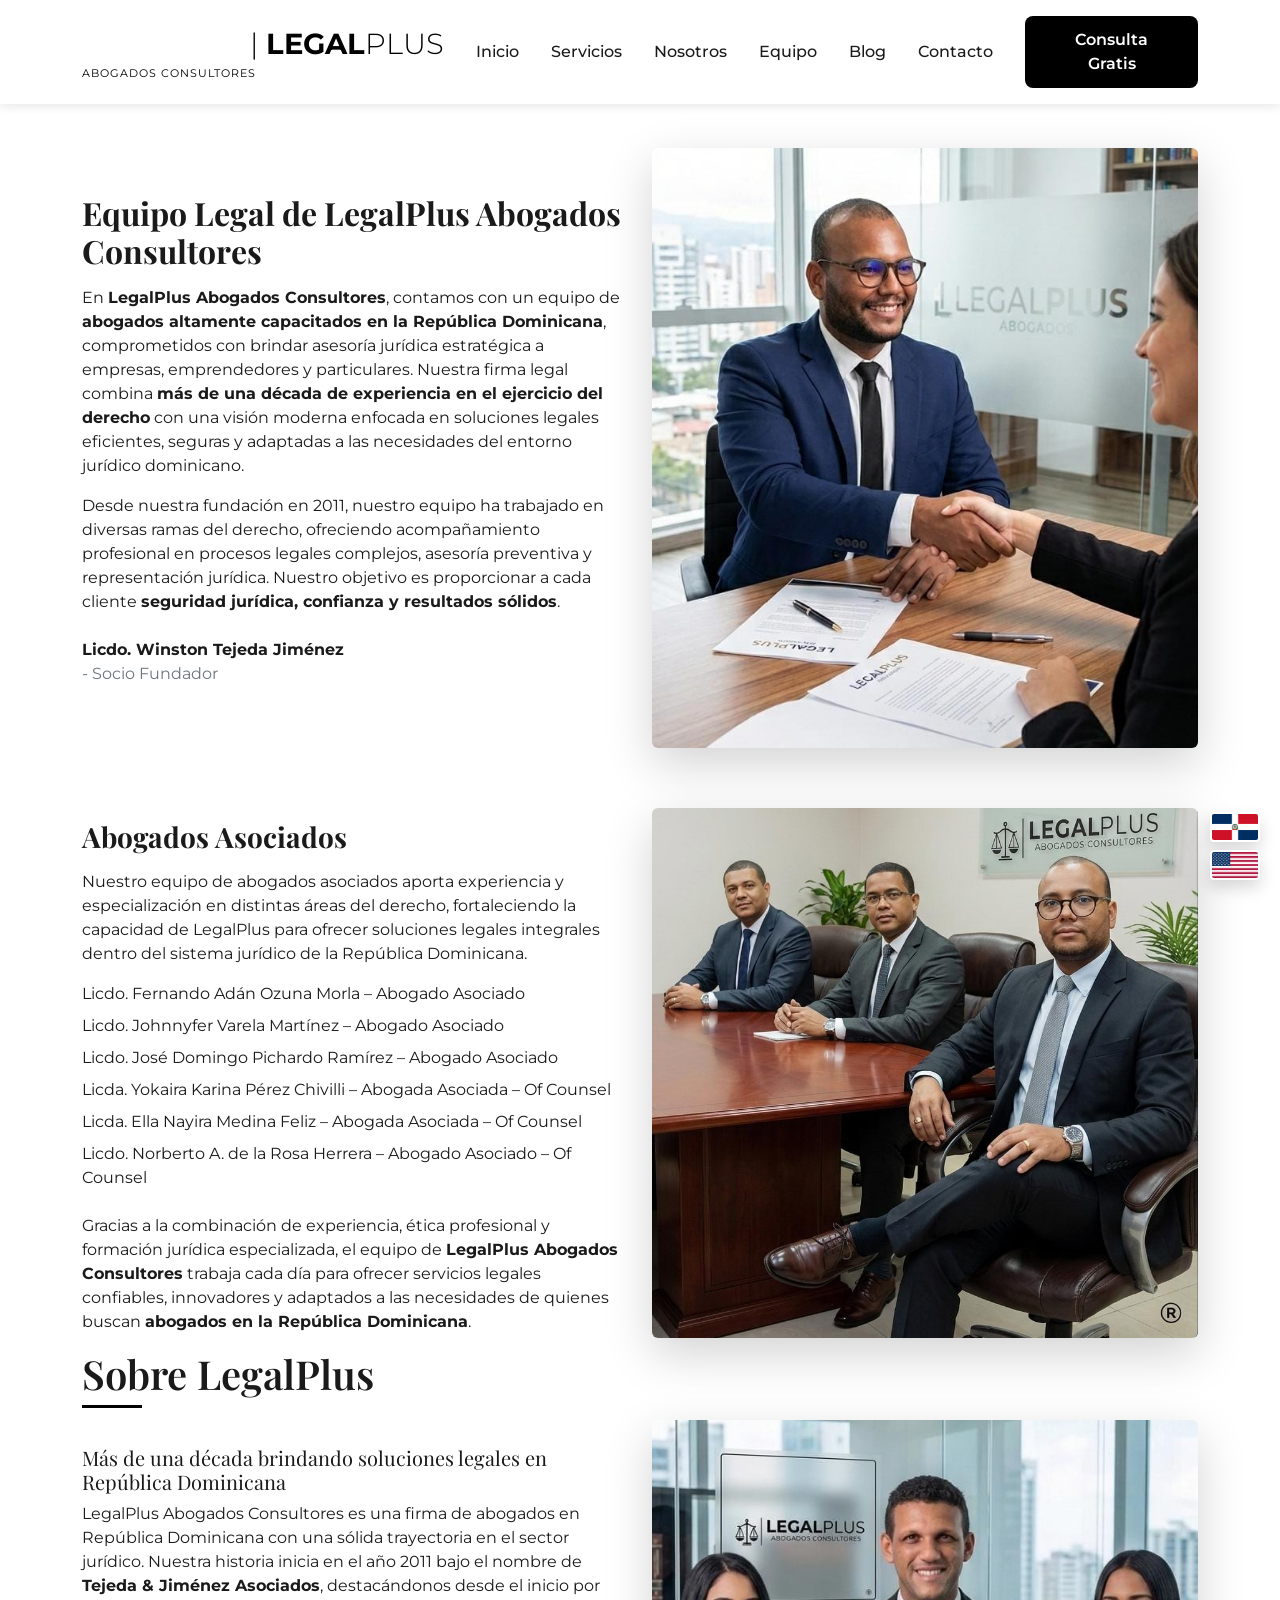
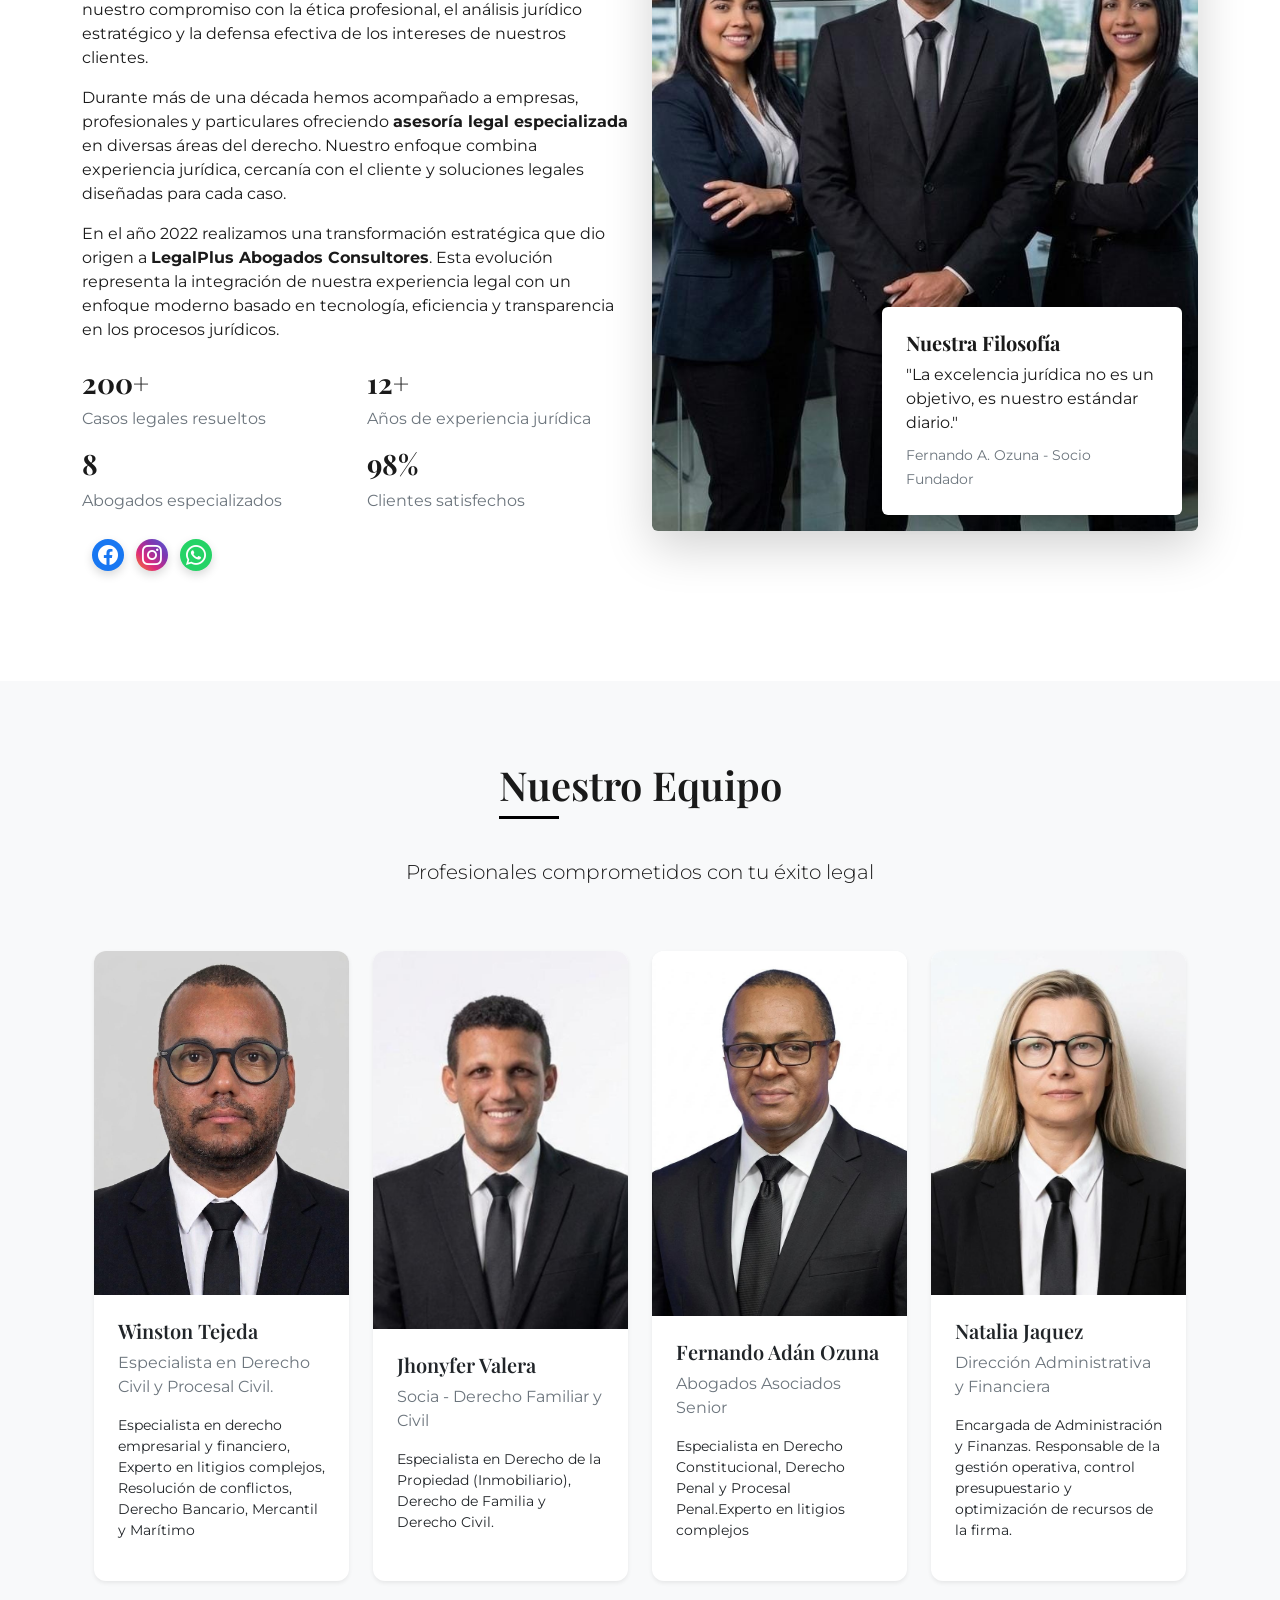
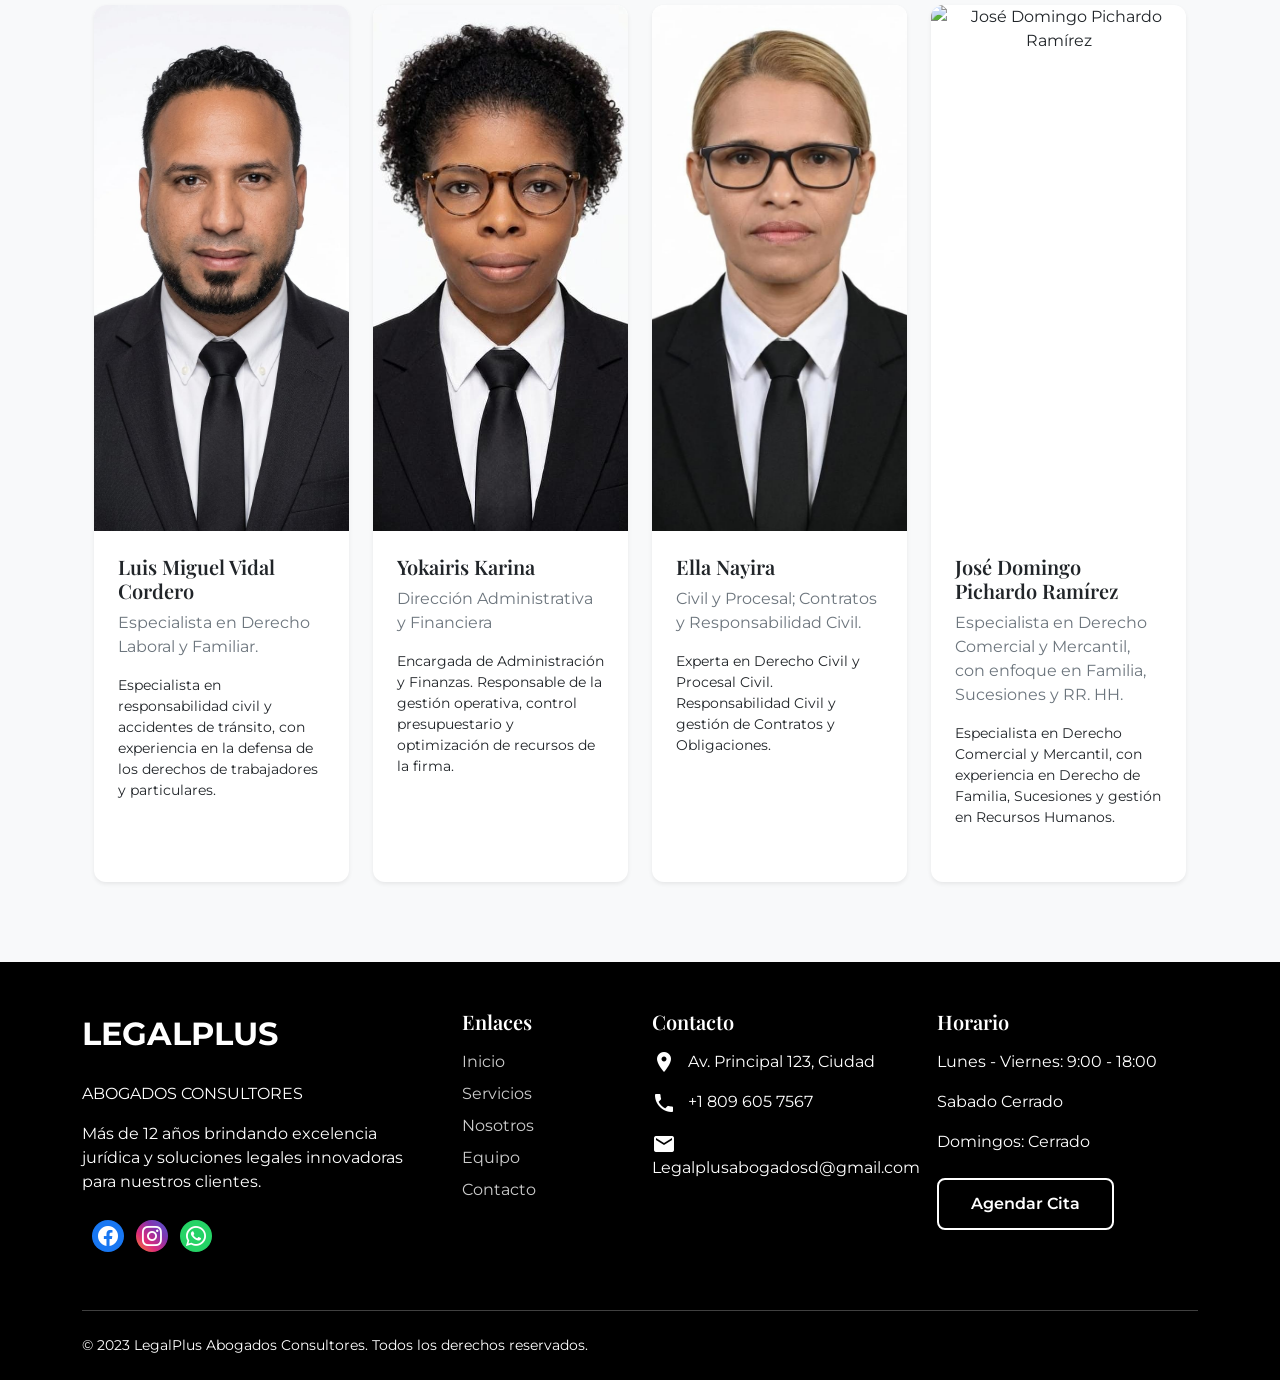
==== about.html @ dc636c0c "Update print statement from 'Hello' to 'Goodbye'" ====
<!DOCTYPE html>
<html lang="es">
<head>
    <meta charset="UTF-8">
    <meta name="viewport" content="width=device-width, initial-scale=1.0">
    <!-- SEO Meta Tags -->
<meta name="description" content="Bufete de abogados en Punta Cana y República Dominicana especializado en derecho civil, penal, familiar, corporativo, inmobiliario y laboral. Asesoría legal profesional con LegalPlus. Más de 10 años de experiencia.">
<meta name="keywords" content="abogados en Punta Cana, abogados en República Dominicana, derecho corporativo, derecho familiar, derecho laboral, abogados Punta Cana, asesoría legal, bufete de abogados, LegalPlus abogados, derecho civil, derecho penal, derecho procesal civil, derecho constitucional, derecho inmobiliario, propiedad horizontal, derecho marítimo, derecho bancario, sucesiones, divorcios, accidentes de tránsito, litigios, contratos, consultoría legal, mejor abogado en Punta Cana, asesoría jurídica República Dominicana, bufete jurídico Punta Cana, abogados en Higüey, abogados en Bávaro">
<meta name="author" content="LegalPlus Abogados Consultores">
<meta name="robots" content="index, follow">

<!-- Canonical URL -->
<link rel="canonical" href="https://www.legalplusabogadosconsultores.com/">

<!-- Open Graph (Facebook, WhatsApp, LinkedIn) -->
<meta property="og:title" content="LegalPlus Abogados Consultores | Bufete de Abogados en Punta Cana, República Dominicana">
<meta property="og:description" content="Más de 10 años brindando soluciones legales profesionales en derecho corporativo, familiar, laboral, civil, penal e inmobiliario en Punta Cana y todo República Dominicana.">
<meta property="og:type" content="website">
<meta property="og:url" content="https://www.legalplusabogadosconsultores.com/">
<meta property="og:image" content="https://www.legalplusabogadosconsultores.com/img/img-abogados.webp">
<meta property="og:site_name" content="LegalPlus Abogados Consultores">
<meta property="og:locale" content="es_DO">

<!-- Twitter Card -->
<meta name="twitter:card" content="summary_large_image">
<meta name="twitter:title" content="LegalPlus Abogados Consultores | Abogados en Punta Cana">
<meta name="twitter:description" content="Bufete de abogados en Punta Cana y República Dominicana especializado en soluciones legales corporativas, familiares, penales y litigios.">
<meta name="twitter:image" content="https://www.legalplusabogadosconsultores.com/img/img-abogados.webp">

<!-- Geo Location -->
<meta name="geo.region" content="DO">
<meta name="geo.placename" content="Punta Cana">
<meta name="geo.position" content="18.6846896;-68.4574779">
<meta name="ICBM" content="18.6846896, -68.4574779">

<!-- Theme -->
<meta name="theme-color" content="#0d6efd">

<!-- Language -->
<meta http-equiv="content-language" content="es">
    <title>LegalPlus Abogados Consultores | Bufete de Abogados en Punta Cana, República Dominicana</title>
    <!-- Bootstrap 5 CSS -->
    <link href="https://cdn.jsdelivr.net/npm/bootstrap@5.3.0-alpha1/dist/css/bootstrap.min.css" rel="stylesheet">
    <link rel="stylesheet" href="https://cdn.jsdelivr.net/npm/bootstrap-icons@1.11.3/font/bootstrap-icons.css">
    <!-- Material Icons -->
    <link href="https://fonts.googleapis.com/icon?family=Material+Icons" rel="stylesheet">
    <!-- AOS Animations -->
    <link href="https://unpkg.com/aos@2.3.1/dist/aos.css" rel="stylesheet">
    <!-- Google Fonts -->
    <link href="https://fonts.googleapis.com/css2?family=Montserrat:wght@300;400;500;600;700&family=Playfair+Display:wght@400;500;600&display=swap" rel="stylesheet">
<link rel="stylesheet" href="style-01.css">
<link rel="icon" href="img/favicon.jpeg" type="image/x-icon">
</head>
<body>
  <!-- Navbar -->
   <nav class="navbar navbar-expand-lg navbar-light fixed-top">
<div class="container">
    
    <a class="navbar-brand" href="#inicio">
        <i class="material-icons">balance</i><span>|</span>
        LEGAL<span>PLUS</span>
        <div data-i18n="abogados">ABOGADOS CONSULTORES</div>
    </a>

    <button class="navbar-toggler" 
            type="button" 
            data-bs-toggle="collapse" 
            data-bs-target="#navbarNav">
        <span class="navbar-toggler-icon"></span>
    </button>

    <div class="collapse navbar-collapse" id="navbarNav">

        <ul class="navbar-nav ms-auto">

            <li class="nav-item">
                <a class="nav-link" href="index.html" data-i18n="inicio">Inicio</a>
            </li>

            <li class="nav-item">
                <a class="nav-link" href="index.html#servicios" data-i18n="servicios">Servicios</a>
            </li>

            <li class="nav-item">
                <a class="nav-link" href="about.html" data-i18n="nosotros">Nosotros</a>
            </li>

            <li class="nav-item">
                <a class="nav-link" href="index.html#equipo" data-i18n="equipo">Equipo</a>
            </li>

            <li class="nav-item">
                <a class="nav-link" href="https://www.legalplusabogadosconsultores.com/" data-i18n="blog" target="_blank">Blog</a>
            </li>

            <li class="nav-item">
                <a class="nav-link" href="contact.html" data-i18n="contacto">Contacto</a>
            </li>

        </ul>

<a href="https://wa.me/18096057567?text=Hola,%20me%20interesa%20recibir%20la%20consulta%20gratis%20sobre%20mi%20caso." 
    class="btn btn-primary-custom ms-lg-3 mt-3 mt-lg-0"
    target="_blank"
    data-i18n="consulta">
    Consulta Gratis
</a>

    </div>
</div>
</nav>

<!-- BOTÓN FLOTANTE DE IDIOMA -->
<div class="language-switcher">
<button class="btn btn-light btn-sm shadow btn-espanol idiomas"
        onclick="cambiarIdioma('es')"
        data-bs-toggle="tooltip"
        data-bs-placement="left"
        title="Español">
</button>

<button class="btn btn-light btn-sm shadow btn-english idiomas"
        onclick="cambiarIdioma('en')"
        data-bs-toggle="tooltip"
        data-bs-placement="left"
        title="English">
</button>

</div>



<!-- Sobre Nosotros -->
<section id="nosotros" class="section-padding">
<div class="container">
<div class="row align-items-center">

<div class="container mt-5">
<div class="row align-items-center">



    <!-- Texto SEO -->
<div class="col-lg-6 mb-5 mb-lg-0" data-aos="fade-right">

<h2 class="fw-bold mb-3" data-i18n="equipoSeoTitulo">
Equipo Legal de LegalPlus Abogados Consultores
</h2>

<p data-i18n="equipoSeoTexto1">
En <strong>LegalPlus Abogados Consultores</strong>, contamos con un equipo de
<strong>abogados altamente capacitados en la República Dominicana</strong>,
comprometidos con brindar asesoría jurídica estratégica a empresas,
emprendedores y particulares. Nuestra firma legal combina
<strong>más de una década de experiencia en el ejercicio del derecho</strong>
con una visión moderna enfocada en soluciones legales eficientes,
seguras y adaptadas a las necesidades del entorno jurídico dominicano.
</p>

<p data-i18n="equipoSeoTexto2">
Desde nuestra fundación en 2011, nuestro equipo ha trabajado en diversas
ramas del derecho, ofreciendo acompañamiento profesional en procesos
legales complejos, asesoría preventiva y representación jurídica.
Nuestro objetivo es proporcionar a cada cliente
<strong>seguridad jurídica, confianza y resultados sólidos</strong>.
</p>

<div class="mt-4">

<p class="mb-3">
<strong>Licdo. Winston Tejeda Jiménez</strong><br>
<span class="text-secondary" data-i18n="cargoCEO">CEO – Socio Principal</span>
</p>

</div>
</div>

<!-- Imagen -->
<div class="col-lg-6" data-aos="fade-left">

<div class="position-relative">

<img src="img/abogado-trato.webp"
alt="Equipo de abogados de LegalPlus Abogados Consultores en República Dominicana"
class="img-fluid rounded shadow-lg abogado-trato">

</div>
</div>

</div>
</div>


<div class="container mt-5">
<div class="row align-items-center">

<!-- Texto SEO -->
<div class="col-lg-6 mb-5 mb-lg-0" data-aos="fade-right">

<div class="mt-4">

    <h3 class="fw-bold mb-3 mt-4" data-i18n="abogadosAsociadosTitulo">
Abogados Asociados
</h3>

<p data-i18n="abogadosAsociadosTexto">
Nuestro equipo de abogados asociados aporta experiencia y especialización
en distintas áreas del derecho, fortaleciendo la capacidad de LegalPlus
para ofrecer soluciones legales integrales dentro del sistema jurídico
de la República Dominicana.
</p>

<ul class="list-unstyled">

<li class="mb-2" data-i18n="abogado1">
Licdo. Fernando Adán Ozuna Morla – Abogado Asociado
</li>

<li class="mb-2" data-i18n="abogado2">
Licdo. Johnnyfer Varela Martínez – Abogado Asociado
</li>

<li class="mb-2" data-i18n="abogado3">
Licdo. José Domingo Pichardo Ramírez – Abogado Asociado
</li>

<li class="mb-2" data-i18n="abogado4">
Licda. Yokaira Karina Pérez Chivilli – Abogada Asociada – Of Counsel
</li>

<li class="mb-2" data-i18n="abogado5">
Licda. Ella Nayira Medina Feliz – Abogada Asociada – Of Counsel
</li>

<li class="mb-2" data-i18n="abogado6">
Licdo. Norberto A. de la Rosa Herrera – Abogado Asociado – Of Counsel
</li>

</ul>

<p class="mt-4" data-i18n="abogadosAsociadosCierre">
Gracias a la combinación de experiencia, ética profesional y formación
jurídica especializada, el equipo de <strong>LegalPlus Abogados Consultores</strong>
trabaja cada día para ofrecer servicios legales confiables,
innovadores y adaptados a las necesidades de quienes buscan
<strong>abogados en la República Dominicana</strong>.
</p>

</div>
</div>

<!-- Imagen -->
<div class="col-lg-6" data-aos="fade-left">

<div class="position-relative">

<img src="img/abogados-02.webp"
alt="Equipo de abogados de LegalPlus Abogados Consultores en República Dominicana"
class="img-fluid rounded shadow-lg">

</div>
</div>

</div>
</div>


<div class="col-lg-6 mb-5 mb-lg-0" data-aos="fade-right">


<h2 class="section-title" data-i18n="sobreTitulo">
Sobre LegalPlus
</h2>

<h3 class="lead" data-i18n="sobreSubtitulo">
Más de una década brindando soluciones legales en República Dominicana
</h3>

<p data-i18n="sobreParrafo1">
LegalPlus Abogados Consultores es una firma de abogados en República Dominicana con una sólida trayectoria en el sector jurídico. Nuestra historia inicia en el año 2011 bajo el nombre de <strong>Tejeda & Jiménez Asociados</strong>, destacándonos desde el inicio por nuestro compromiso con la ética profesional, el análisis jurídico estratégico y la defensa efectiva de los intereses de nuestros clientes.
</p>

<p data-i18n="sobreParrafo2">
Durante más de una década hemos acompañado a empresas, profesionales y particulares ofreciendo <strong>asesoría legal especializada</strong> en diversas áreas del derecho. Nuestro enfoque combina experiencia jurídica, cercanía con el cliente y soluciones legales diseñadas para cada caso.
</p>

<p data-i18n="sobreParrafo3">
En el año 2022 realizamos una transformación estratégica que dio origen a <strong>LegalPlus Abogados Consultores</strong>. Esta evolución representa la integración de nuestra experiencia legal con un enfoque moderno basado en tecnología, eficiencia y transparencia en los procesos jurídicos.
</p>



<div class="row mt-4">

<div class="col-6">
  <h3 class="fw-bold" data-i18n="estadisticaCasos">200+</h3>
  <p class="text-secondary" data-i18n="estadisticaCasosTexto">Casos legales resueltos</p>
</div>

<div class="col-6">
  <h3 class="fw-bold" data-i18n="estadisticaAnios">12+</h3>
  <p class="text-secondary" data-i18n="estadisticaAniosTexto">Años de experiencia jurídica</p>
</div>

<div class="col-6">
  <h3 class="fw-bold">8</h3>
  <p class="text-secondary" data-i18n="estadisticaAbogadosTexto">Abogados especializados</p>
</div>

<div class="col-6">
  <h3 class="fw-bold" data-i18n="estadisticaClientes">98%</h3>
  <p class="text-secondary" data-i18n="estadisticaClientesTexto">Clientes satisfechos</p>
</div>

</div>

                <div class="social-links">
                    <a href="https://www.facebook.com/share/1HDhgFSdJ6/" target="_blank"><i class="bi bi-facebook"></i></a>
                    <a href="https://www.instagram.com/legalplusabogadosconsultores?igsh=MXd4Nm90cHpoMHUybg==" target="_blank"><i class="bi bi-instagram"></i></a>
                    <a href="https://wa.me/18096057567" target="_blank"><i class="bi bi-whatsapp"></i></a>
                </div>
</div>




<div class="col-lg-6" data-aos="fade-left">

<div class="position-relative">

<img src="img/equipo-02.webp"
alt="Equipo de abogados LegalPlus en República Dominicana"
class="img-fluid rounded shadow-lg equipo-02">

<div class="position-absolute bottom-0 end-0 bg-white p-4 rounded shadow m-3" style="max-width:300px;">

<h5 class="fw-bold" data-i18n="filosofiaTitulo">
Nuestra Filosofía
</h5>

<p class="mb-0" data-i18n="filosofiaTexto">
"La excelencia jurídica no es un objetivo, es nuestro estándar diario."
</p>

<p class="text-secondary mt-2 mb-0">
<small>
Fernando A. Ozuna - Socio Fundador
</small>
</p>

</div>
</div>
</div>



</div>
</div>
</section>



<!-- Equipo -->
<section id="equipo" class="section-padding bg-light">

<div class="container">

<div class="row mb-5">
<div class="col-12 text-center">

<h2 class="section-title" data-i18n="equipoTitulo">
Nuestro Equipo
</h2>

<p class="lead" data-i18n="equipoSub">
Profesionales comprometidos con tu éxito legal
</p>

</div>
</div>

    <!-- Equipo -->
<!-- Equipo -->
<div class="container">
<div class="row g-4">

<!-- Miembro 1 -->
<div class="col-md-6 col-lg-3" data-aos="fade-up" data-aos-delay="200">
<div class="team-card card shadow-sm">

<img src="img/Winston_Tejeda.webp"
class="card-img-top team-img img-abogado-01"
alt="Carlos Rodríguez">

<div class="card-body p-4">
<h5 class="card-title">Winston Tejeda</h5>

<p class="card-text text-secondary" data-i18n="equipo1Cargo">
Especialista en Derecho Civil y Procesal Civil.
</p>

<p class="small" data-i18n="equipo1Descripcion">
Especialista en derecho empresarial y financiero, Experto en litigios complejos, Resolución de conflictos, Derecho Bancario, Mercantil y Marítimo
</p>

</div>
</div>
</div>

<!-- Miembro 2 -->
<div class="col-md-6 col-lg-3" data-aos="fade-up" data-aos-delay="300">
<div class="team-card card shadow-sm">

<img src="img/Jhonyfer_Valera.webp"
class="card-img-top team-img"
alt="jhonyfer valera">

<div class="card-body p-4">
<h5 class="card-title">Jhonyfer Valera</h5>

<p class="card-text text-secondary" data-i18n="equipo2Cargo">
Socia - Derecho Familiar y Civil
</p>

<p class="small" data-i18n="equipo2Descripcion">
Especialista en Derecho de la Propiedad (Inmobiliario), Derecho de Familia y Derecho Civil.
</p>

</div>
</div>
</div>

<!-- Miembro 3 -->
<div class="col-md-6 col-lg-3" data-aos="fade-up" data-aos-delay="400">
<div class="team-card card shadow-sm">

<img src="img/Fernando_Adan_Ozuna.webp"
class="card-img-top team-img"
alt="Fernando Adán Ozuna">

<div class="card-body p-4">
<h5 class="card-title">Fernando Adán Ozuna</h5>

<p class="card-text text-secondary" data-i18n="equipo3Cargo">
Abogados Asociados Senior
</p>

<p class="small" data-i18n="equipo3Descripcion">
Especialista en Derecho Constitucional, Derecho Penal y Procesal Penal.Experto en litigios complejos
</p>

</div>
</div>
</div>

<!-- Miembro 4 -->
<div class="col-md-6 col-lg-3" data-aos="fade-up" data-aos-delay="500">
<div class="team-card card shadow-sm">

<img src="img/Natalia_Jaquez.webp"
class="card-img-top team-img"
alt="Natalia Jaquez">

<div class="card-body p-4">
<h5 class="card-title">Natalia Jaquez</h5>

<p class="card-text text-secondary" data-i18n="equipo4Cargo">
Dirección Administrativa y Financiera
</p>

<p class="small" data-i18n="equipo4Descripcion">
Encargada de Administración y Finanzas. Responsable de la gestión operativa, control presupuestario y optimización de recursos de la firma.
</p>

</div>
</div>
</div>




<!-- Miembro 5 -->
<div class="col-md-6 col-lg-3" data-aos="fade-up" data-aos-delay="600">
  <div class="team-card card shadow-sm">

    <img src="img/Luis_Miguel_Vidal_Cordero.webp"
    class="card-img-top team-img"
    alt="Luis Miguel Vidal Cordero">

    <div class="card-body p-4">
      <h5 class="card-title">Luis Miguel Vidal Cordero</h5>

      <p class="card-text text-secondary" data-i18n="equipo5Cargo">Especialista en Derecho Laboral y Familiar</p>

      <p class="small" data-i18n="equipo5Descripcion">Especialista en responsabilidad civil y accidentes de tránsito, con experiencia en la defensa de los derechos de trabajadores y particulares.</p>

    </div>
  </div>
</div>


<!-- Miembro 6 -->
<div class="col-md-6 col-lg-3" data-aos="fade-up" data-aos-delay="700">
<div class="team-card card shadow-sm">

<img src="img/Yokairis_Karina.webp"
class="card-img-top team-img"
alt="Yokairis Karina">

<div class="card-body p-4">
<h5 class="card-title">Yokairis Karina</h5>

<p class="card-text text-secondary" data-i18n="equipo6Cargo">
Encargada de Administración y Finanzas. Responsable de la gestión operativa, control presupuestario y optimización de recursos de la firma.
</p>

<p class="small" data-i18n="equipo6Descripcion">
Encargada de Administración y Finanzas. Responsable de la gestión operativa, control presupuestario y optimización de recursos de la firma.
</p>

</div>
</div>
</div>


<!-- Miembro 7 -->
<div class="col-md-6 col-lg-3" data-aos="fade-up" data-aos-delay="800">
<div class="team-card card shadow-sm">

<img src="img/Ella_Nayira.webp"
class="card-img-top team-img"
alt="Ella Nayira">

<div class="card-body p-4">
<h5 class="card-title">Ella Nayira</h5>

<p class="card-text text-secondary" data-i18n="equipo7Cargo">
Civil y Procesal; Contratos y Responsabilidad Civil.
</p>

<p class="small" data-i18n="equipo7Descripcion">
Experta en Derecho Civil y Procesal Civil. Responsabilidad Civil y gestión de Contratos y Obligaciones.
</p>

</div>
</div>
</div>




<!-- Miembro 8-->
<div class="col-md-6 col-lg-3" data-aos="fade-up" data-aos-delay="900">
<div class="team-card card shadow-sm">

<img src="img/José_Domingo_Pichardo_Ramírez.webp"
class="card-img-top team-img"
alt="José Domingo Pichardo Ramírez">

<div class="card-body p-4">
<h5 class="card-title">José Domingo Pichardo Ramírez</h5>

<p class="card-text text-secondary" data-i18n="equipo8Cargo">
Especialista en Derecho Comercial y Mercantil, con enfoque en Familia, Sucesiones y RR. HH.
</p>

<p class="small" data-i18n="equipo8Descripcion">
Especialista en Derecho Comercial y Mercantil, con experiencia en Derecho de Familia, Sucesiones y gestión en Recursos Humanos.
</p>

</div>
</div>
</div>


</div>
</div>


</div>
</div>
    
</div>
</div>
</section>


<!-- Footer Español -->
<footer class="footer">
    <div class="container">
        <div class="row">

            <div class="col-lg-4 mb-4 mb-lg-0">
                <div class="footer-logo">LEGAL<span>PLUS</span></div>
                <p data-i18n="slogan" data-i18n="description">ABOGADOS CONSULTORES</p>

                <p class="mt-3" data-i18n="description">
                    Más de 12 años brindando excelencia jurídica y soluciones legales innovadoras para nuestros clientes.
                </p>

                <div class="social-links">
                    <a href="https://www.facebook.com/share/1HDhgFSdJ6/" target="_blank"><i class="bi bi-facebook"></i></a>
                    <a href="https://www.instagram.com/legalplusabogadosconsultores?igsh=MXd4Nm90cHpoMHUybg==" target="_blank"><i class="bi bi-instagram"></i></a>
                    <a href="https://wa.me/18096057567" target="_blank"><i class="bi bi-whatsapp"></i></a>
                </div>
            </div>

            <div class="col-lg-2 col-md-6 mb-4 mb-lg-0">
                <h5 class="mb-3" data-i18n="linksTitle">Enlaces</h5>

                <div class="footer-links">
                    <a href="#inicio" data-i18n="inicio">Inicio</a>
                    <a href="#servicios" data-i18n="servicios">Servicios</a>
                    <a href="#nosotros" data-i18n="nosotros">Nosotros</a>
                    <a href="#equipo" data-i18n="equipo">Equipo</a>
                    <a href="#contacto" data-i18n="contacto">Contacto</a>
                </div>
            </div>

            <div class="col-lg-3 col-md-6 mb-4 mb-lg-0">
                <h5 class="mb-3" data-i18n="contactTitle">Contacto</h5>

                <div class="footer-links">
                    <p>
                        <i class="material-icons me-2" style="vertical-align: middle;">place</i>
                        Av. Principal 123, Ciudad
                    </p>

                    <p>
                        <i class="material-icons me-2" style="vertical-align: middle;">phone</i>
                        +1 809 605 7567
                    </p>

                    <p>
                        <i class="material-icons me-2" style="vertical-align: middle;">email</i>
                        Legalplusabogadosd@gmail.com
                    </p>
                </div>
            </div>

            <div class="col-lg-3 col-md-6">
                <h5 class="mb-3" data-i18n="scheduleTitle">Horario</h5>

                <div class="footer-links">
                    <p data-i18n="weekday" >Lunes - Viernes: 9:00 - 18:00</p>
                    <p data-i18n="horarioSabado">Sabado Cerrado</p>
                    <p data-i18n="sunday">Domingos: Cerrado</p>
                </div>

                <div class="mt-4">
                <a href="https://wa.me/18096057567?text=Hola,%20quiero%20agendar%20una%20consulta%20legal." 
                class="btn btn-outline-custom border-white text-white" 
                target="_blank"
                data-i18n="appointmentButton">
                Agendar Cita
                </a>
                </div>
            </div>

        </div>

        <hr class="mt-5 mb-4">

        <div class="row">

            <div class="col-md-6 text-center text-md-start">
                <p class="small mb-0" data-i18n="copyright">
                    © 2023 LegalPlus Abogados Consultores. Todos los derechos reservados.
                </p>
            </div>

        </div>
    </div>
</footer>

    <script src="idiomas.js"></script>
    <!-- Bootstrap JS Bundle with Popper -->
    <script src="https://cdn.jsdelivr.net/npm/bootstrap@5.3.0-alpha1/dist/js/bootstrap.bundle.min.js"></script>
    <!-- AOS Animations -->
    <script src="https://unpkg.com/aos@2.3.1/dist/aos.js"></script>
    <!-- Custom JavaScript -->
    <script src="script-01.js"></script>
</body>
</html>
---- style-01.css ----
:root {
            --primary-color: #000000;
            --secondary-color: #ffffff;
            --accent-color: #2c3e50;
            --text-primary: #1a1a1a;
            --text-secondary: #666666;
            --border-color: #e0e0e0;
            --shadow-color: rgba(0, 0, 0, 0.1);
            --card-bg: #f8f9fa;
        }
        html, body {
overflow-x: hidden;
}
        body {
            font-family: 'Montserrat', sans-serif;
            color: var(--text-primary);
            overflow-x: hidden;
            box-sizing: border-box;
            margin: 0;padding: 0;
        }
        
        h1, h2, h3, h4, h5 {
            font-family: 'Playfair Display', serif;
            font-weight: 600;
        }
        a{
    text-decoration: none;
        }
        img{
            width: 100%;
        }
        /* Navbar */
        .navbar {
            background-color: var(--secondary-color);
            box-shadow: 0 2px 10px var(--shadow-color);
            transition: all 0.3s ease;
            padding: 1rem 0;
        }
        
        .navbar-brand {
            font-weight: 700;
            font-size: 1.8rem;
            color: var(--primary-color) !important;
        }
        .navbar-brand div {
            font-size: 0.7rem; font-weight: 400; letter-spacing: 1px;
        }
        .navbar-brand span {
            font-weight: 300;
        }

        .nav-link {
            font-weight: 500;
            color: var(--text-primary) !important;
            margin: 0 0.5rem;
            transition: color 0.3s;
        }
        
        .nav-link:hover {
            color: var(--accent-color) !important;
        }
        .navbar-nav a:hover{
    border-bottom: 2px solid var(--primary-color);
        }

        .language-switcher{
    position: fixed;
    bottom: 20px;
    right: 20px;
    z-index: 9999;

    display: flex;
    flex-direction: column;
    gap: 8px;
}

.idiomas{
   background-size: cover;
    background-position: center;
    background-repeat: no-repeat;
    font-weight: bold;
    border: 2px solid #ffff;
    width: 50px;
    height: 30px;
}

.btn-espanol{
    background-image: url('img/bandera-RD.webp');
 
}

.btn-english{
    background-image: url('img/bandera-USA.webp');
}

.btn-espanol:active{
    border: 2px solid #398ef0b0!important;
}
.btn-english:active{
    border: 2px solid #c51414b0!important;

}

.tooltip-inner{
background-color: white;
color: black;
font-size: 12px;
padding: 4px 8px;
border-radius: 6px;
box-shadow: 0 2px 6px rgba(0,0,0,0.15);
}

.tooltip.bs-tooltip-left .tooltip-arrow::before{
border-left-color: white;
}

        /* Hero Section */
        .hero-section {
            background: linear-gradient(rgba(255, 255, 255, 0.664), rgba(255, 255, 255, 0.836)), 
                        url('img/img-hader.webp');
            background-size: cover;
            background-position: center;
            min-height: 85vh;
            display: flex;
            align-items: center;
            position: relative;
            overflow: hidden;
            margin-top: 80px;
        }
        
        .hero-section::before {
            content: '';
            position: absolute;
            top: 0;
            left: 0;
            width: 100%;
            height: 100%;
            background: linear-gradient(135deg, rgba(0,0,0,0.03) 0%, rgba(255,255,255,0.03) 100%);
            z-index: 0;
        }
        
        .hero-content {
            position: relative;
            z-index: 1;
        }
        
        .hero-title {
            font-size: 3.5rem;
            font-weight: 700;
            margin-bottom: 1.5rem;
            line-height: 1.2;
        }
        
        .hero-subtitle {
            font-size: 1.2rem;
            color: var(--text-secondary);
            margin-bottom: 2rem;
            max-width: 600px;
        }
        .equipo-02{
            margin-top: 20px;
            max-height: 730px;
        }
        /* Cards */
        .service-card, .team-card, .testimonial-card {
            border: none;
            border-radius: 12px;
            overflow: hidden;
            transition: transform 0.3s ease, box-shadow 0.3s ease;
            background-color: var(--secondary-color);
            height: 100%;
        }
        
        .service-card:hover, .team-card:hover {
            transform: translateY(-10px);
            box-shadow: 0 15px 30px var(--shadow-color) !important;
        }
        
        .service-icon {
            font-size: 3rem;
            color: var(--primary-color);
            margin-bottom: 1.5rem;
        }
        
        /* Sections */
        .section-title {
            font-size: 2.5rem;
            margin-bottom: 3rem;
            position: relative;
            display: inline-block;
        }
        
        .section-title::after {
            content: '';
            position: absolute;
            bottom: -10px;
            left: 0;
            width: 60px;
            height: 3px;
            background-color: var(--primary-color);
        }
        
        .section-padding {
            padding: 5rem 0;
            margin-top: 20px;
        }
        
        .social-links{
            padding: 10px;
            width: 180px;
            display: flex;
            gap: 20px;
            border-radius: 0 0 0 20px;
        }

        .social-links{
    display: flex;
    gap: 12px;
}

.social-links i{
        display: flex;
        align-items: center;
        justify-content: center;
        width: 32px;
        height: 32px;
        border-radius: 50%;
        font-size: 20px;
        color: #fff;
        cursor: pointer;
        transition: all 0.3s ease;
        box-shadow: 0 4px 10px rgba(0,0,0,0.15);
}

/* Colores de cada red */
.bi-facebook{
    background: #1877f2;
}

.bi-instagram{
    background: linear-gradient(45deg,#f58529,#dd2a7b,#8134af,#515bd4);
}

.bi-linkedin{
    background: #0077b5;
}

.bi-whatsapp{
    background: #25d366;
}

/* Hover animado */
.social-links i:hover{
    transform: translateY(-5px) scale(1.08);
    box-shadow: 0 8px 18px rgba(0,0,0,0.25);
}
        /* Team Section */
        .team-img {
            height: 60%;
            text-align: center;
            object-fit: cover;
            object-position: top;
        }
.img-abogado-01{
            height: 80%;

}
        /* Contact Form */
        .contact-form .form-control {
            border-radius: 8px;
            border: 1px solid var(--border-color);
            padding: 0.75rem 1rem;
            margin-bottom: 1.5rem;
            transition: all 0.3s;
        }
        
        .contact-form .form-control:focus {
            border-color: var(--primary-color);
            box-shadow: 0 0 0 0.2rem rgba(0, 0, 0, 0.1);
        }
        
        /* Footer */
        .footer {
            background-color: var(--primary-color);
            color: var(--secondary-color);
            padding: 3rem 0 1.5rem;
        }
        
        .footer-logo {
            font-size: 2rem;
            font-weight: 700;
            color: var(--secondary-color);
            margin-bottom: 1.5rem;
        }
        
        .footer-links a {
            color: #cccccc;
            text-decoration: none;
            margin-bottom: 0.5rem;
            display: block;
            transition: color 0.3s;
        }
        
        .footer-links a:hover {
            color: var(--secondary-color);
        }
        
        /* Button Styles */
        .btn-primary-custom {
            background-color: var(--primary-color);
            color: var(--secondary-color);
            border: none;
            padding: 0.75rem 2rem;
            border-radius: 8px;
            font-weight: 600;
            transition: all 0.3s;
        }
        
        .btn-primary-custom:hover {
            background-color: var(--accent-color);
            transform: translateY(-2px);
            box-shadow: 0 5px 15px rgba(0, 0, 0, 0.1);
        }
        
        .btn-outline-custom {
            background-color: transparent;
            color: var(--primary-color);
            border: 2px solid var(--primary-color);
            padding: 0.75rem 2rem;
            border-radius: 8px;
            font-weight: 600;
            transition: all 0.3s;
        }
        
        .btn-outline-custom:hover {
            background-color: var(--primary-color);
            color: var(--secondary-color);
        }
        
        .img-abogados{
    box-shadow: 0 20px 40px rgba(0,0,0,0.15);
    border-radius: 20px;
    padding: 5px;
    height: 70%;
        }

        .abogado-trato{
max-height: 600px!important;
        }
        
        @keyframes fadeIn {
            from { opacity: 0; transform: translateY(20px); }
            to { opacity: 1; transform: translateY(0); }
        }
        
        /* Responsive */
        @media (max-width: 768px) {
        .hero-section {
            margin-top: 105px;

        }
            .hero-title {
                font-size: 2.5rem;
            }
            
            .section-title {
                font-size: 2rem;
            }
            
            .section-padding {
                padding: 3rem 0;
            }
        }
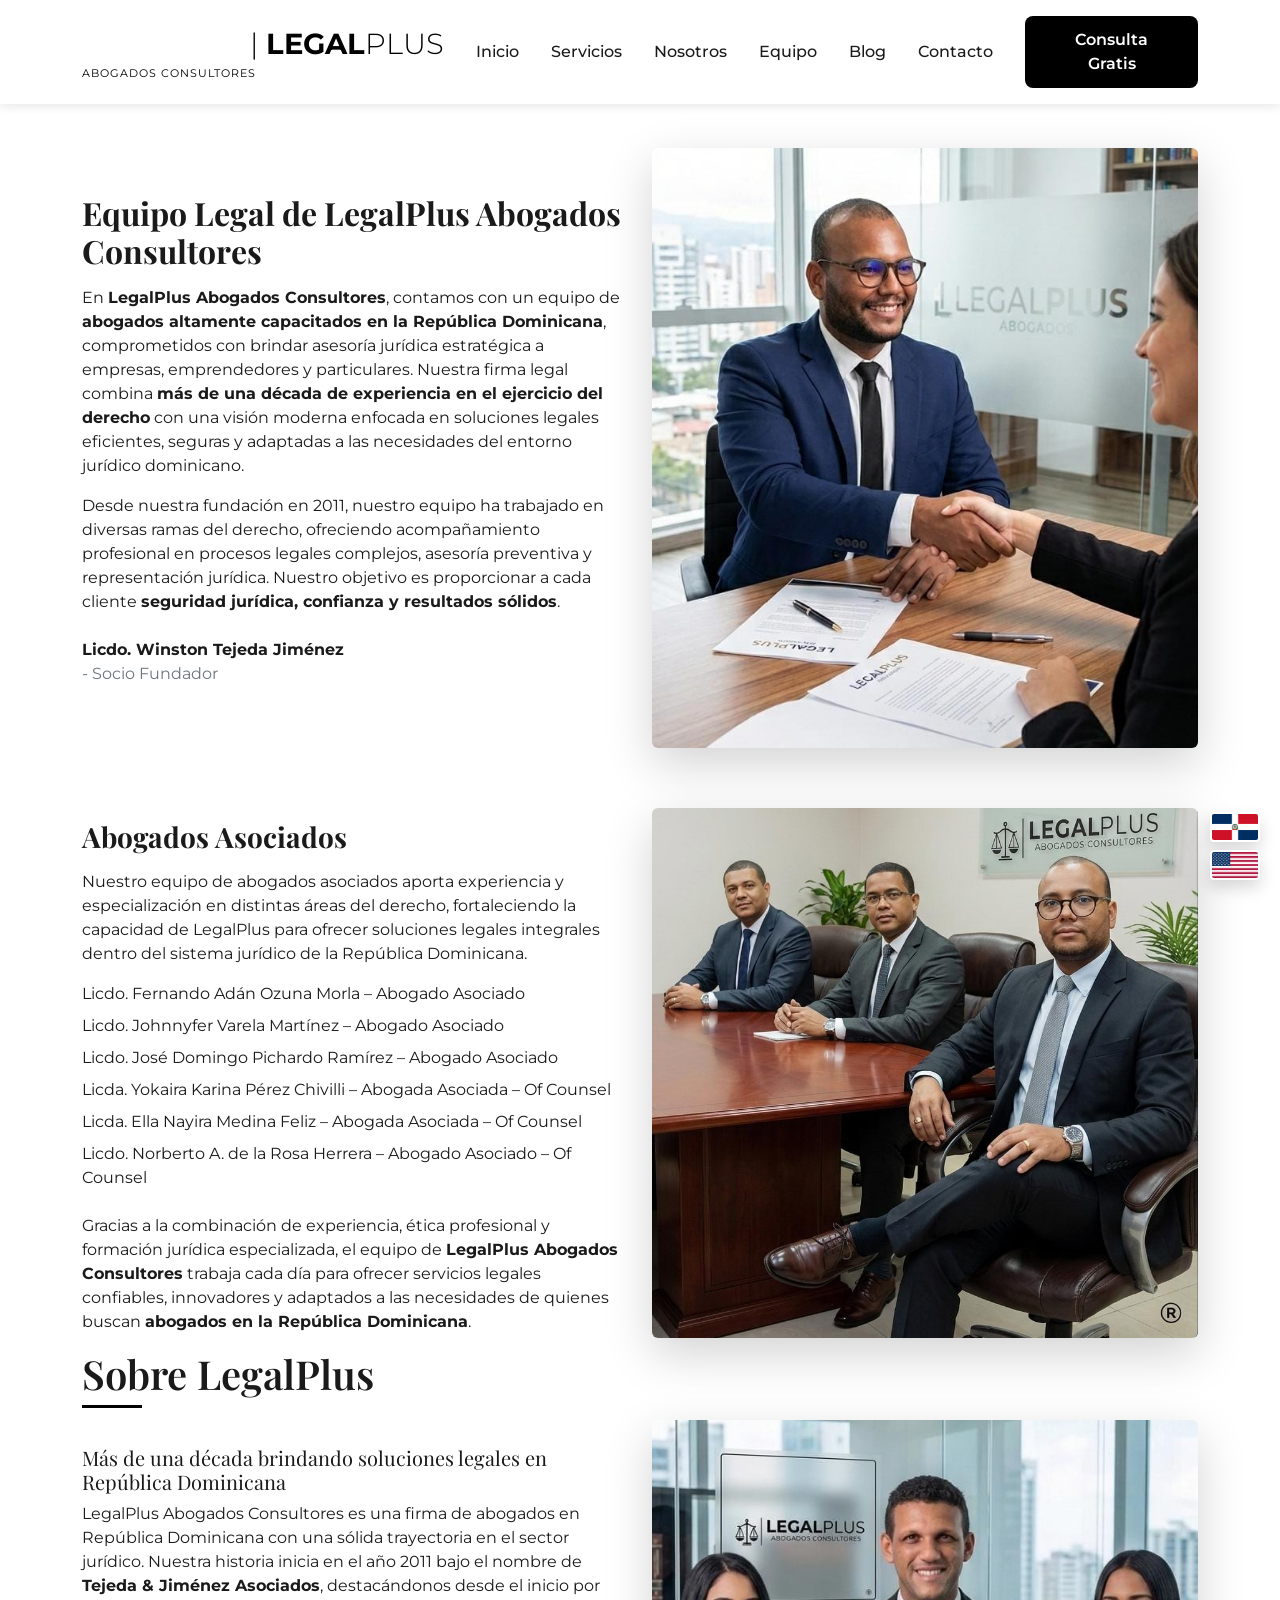
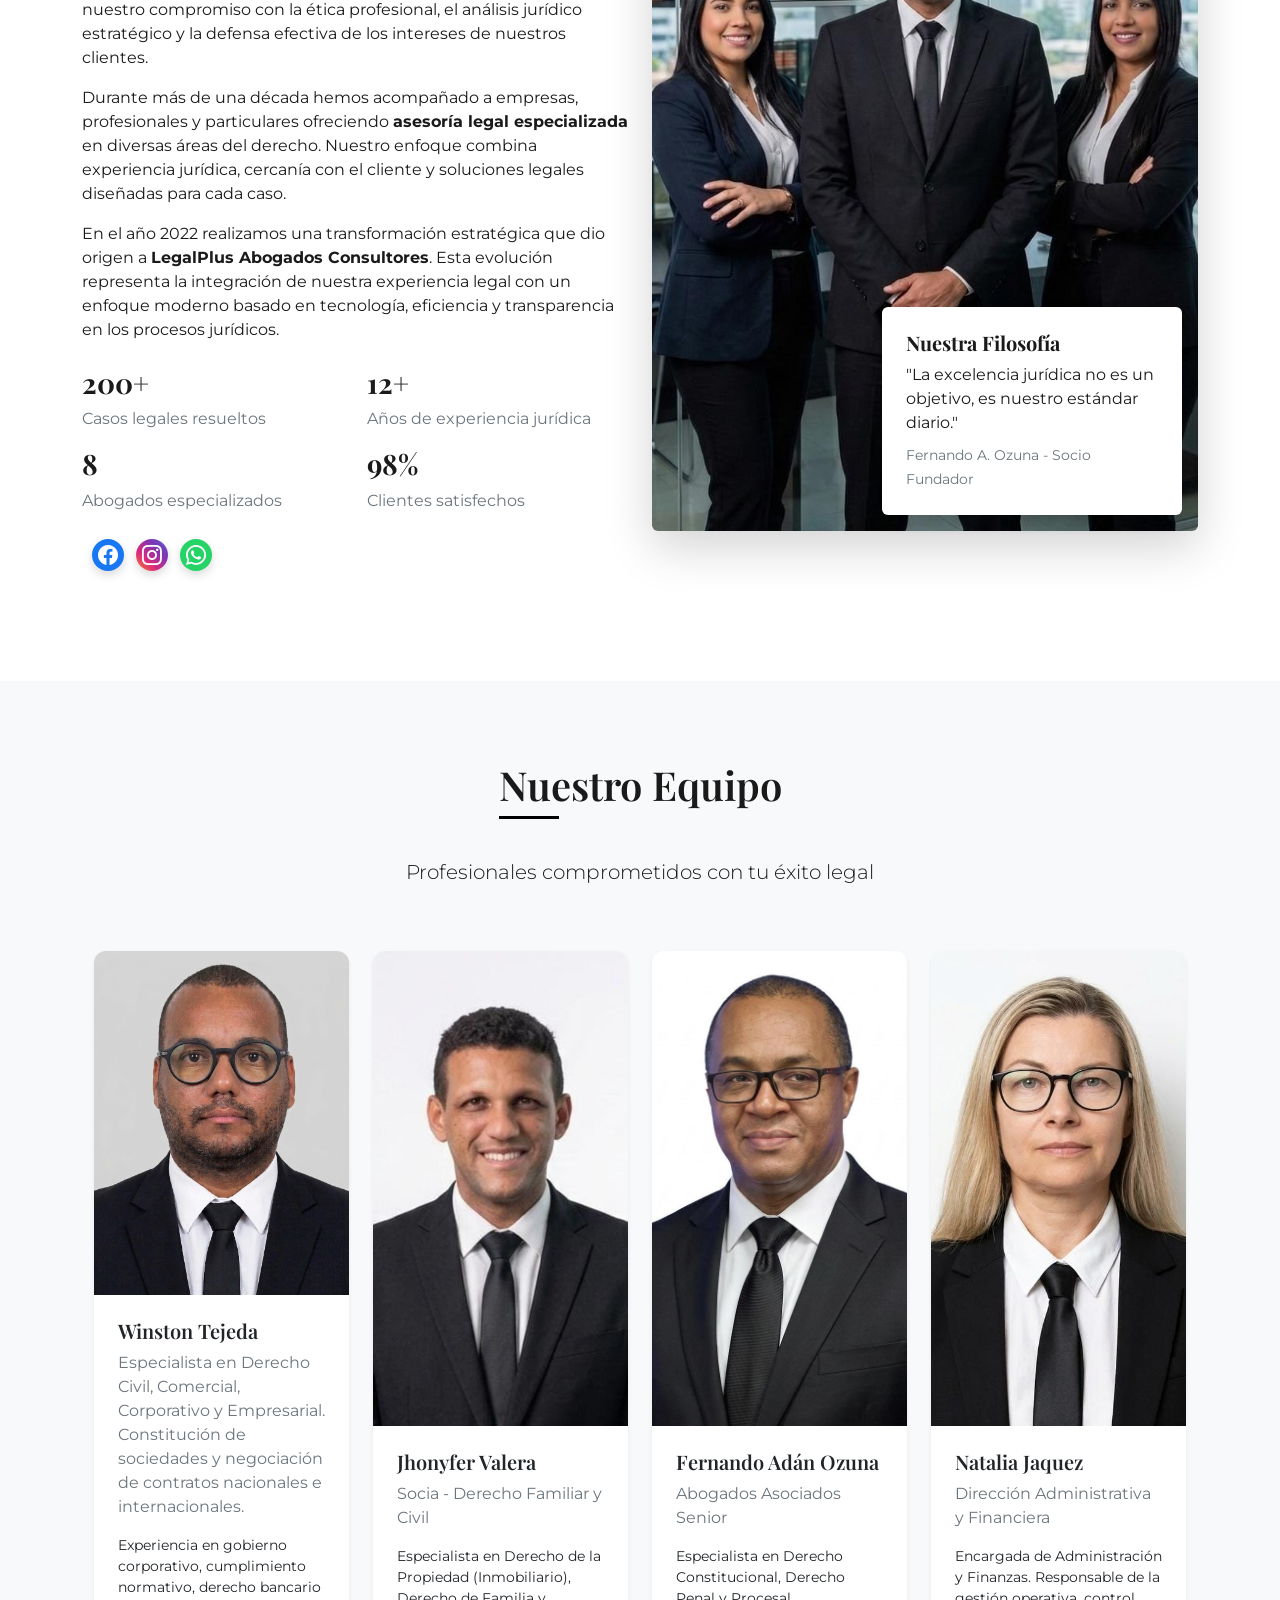
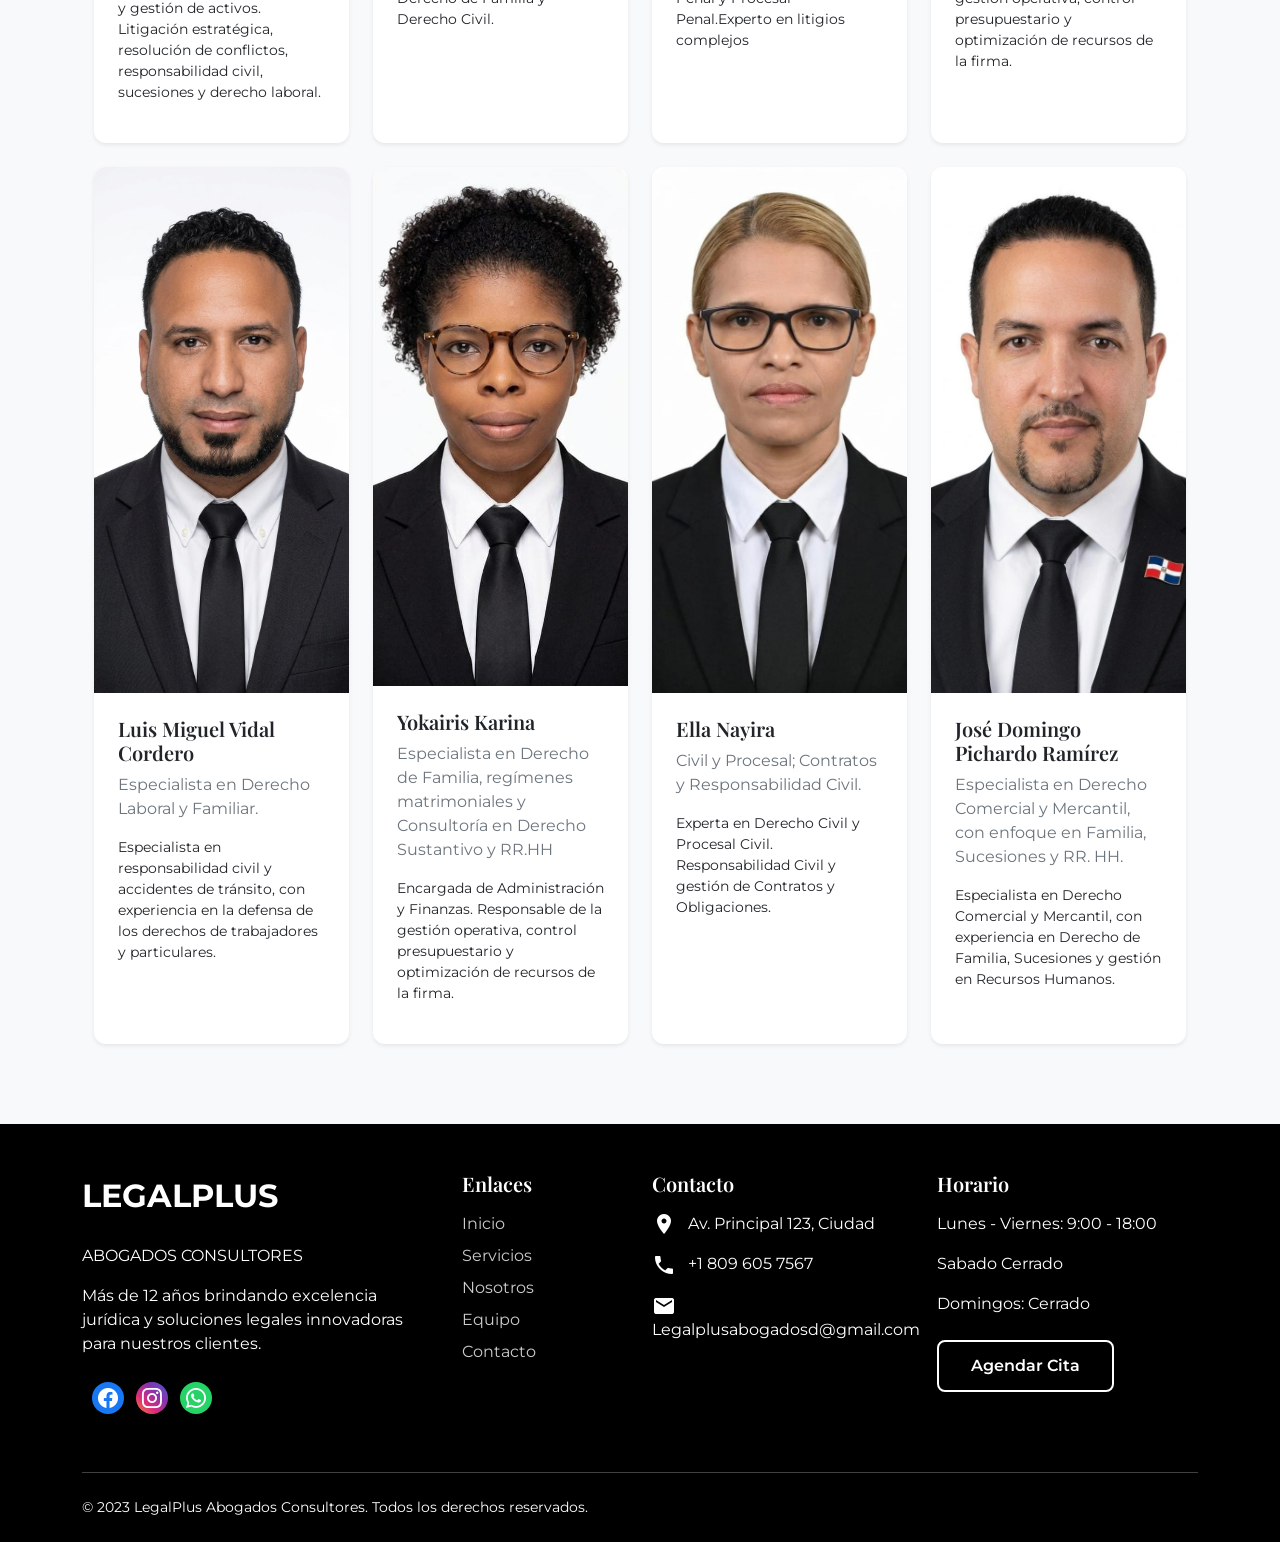
==== commit 6584b5cb: "Update about.html" ====
--- a/about.html
+++ b/about.html
@@ -465,7 +465,7 @@
 <h5 class="card-title">Natalia Jaquez</h5>
 
 <p class="card-text text-secondary" data-i18n="equipo4Cargo">
-Dirección Administrativa y Financiera
+Especialista en Derecho Civil, Comercial y Mercantil
 </p>
 
 <p class="small" data-i18n="equipo4Descripcion">
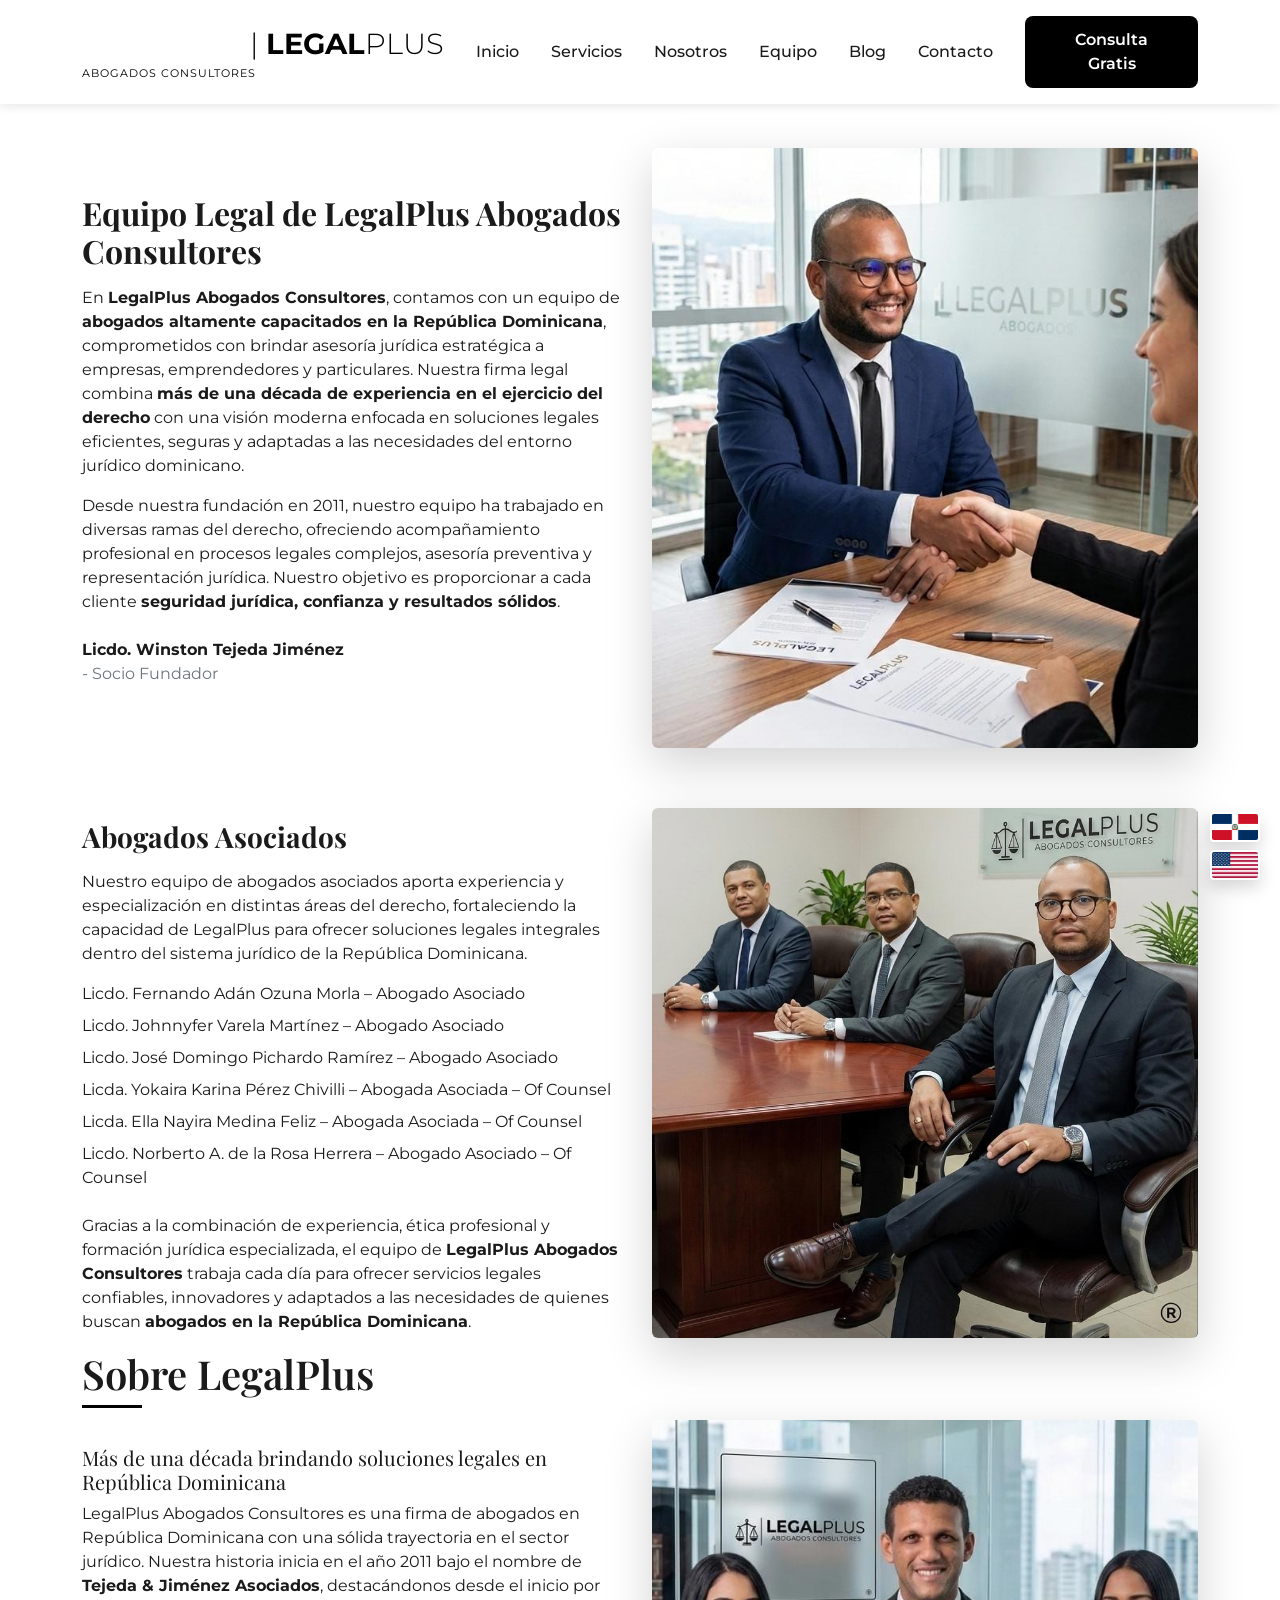
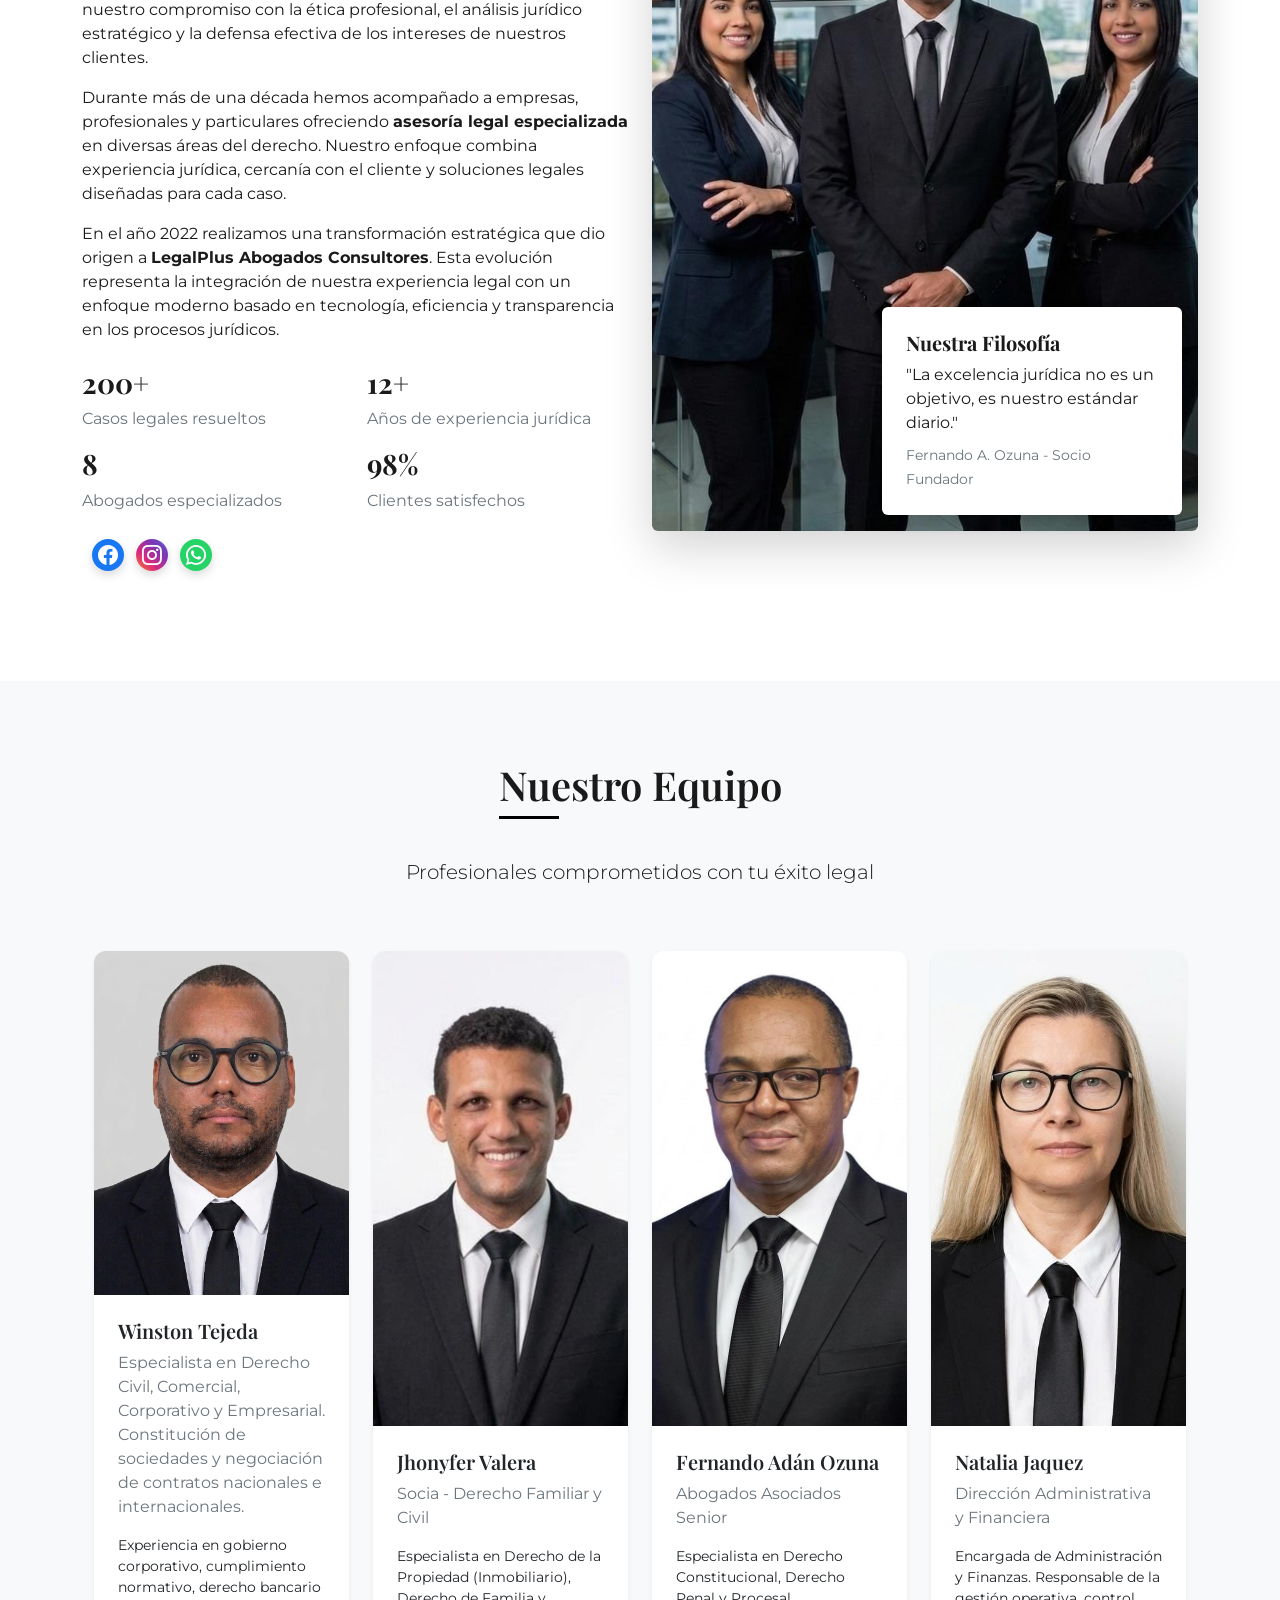
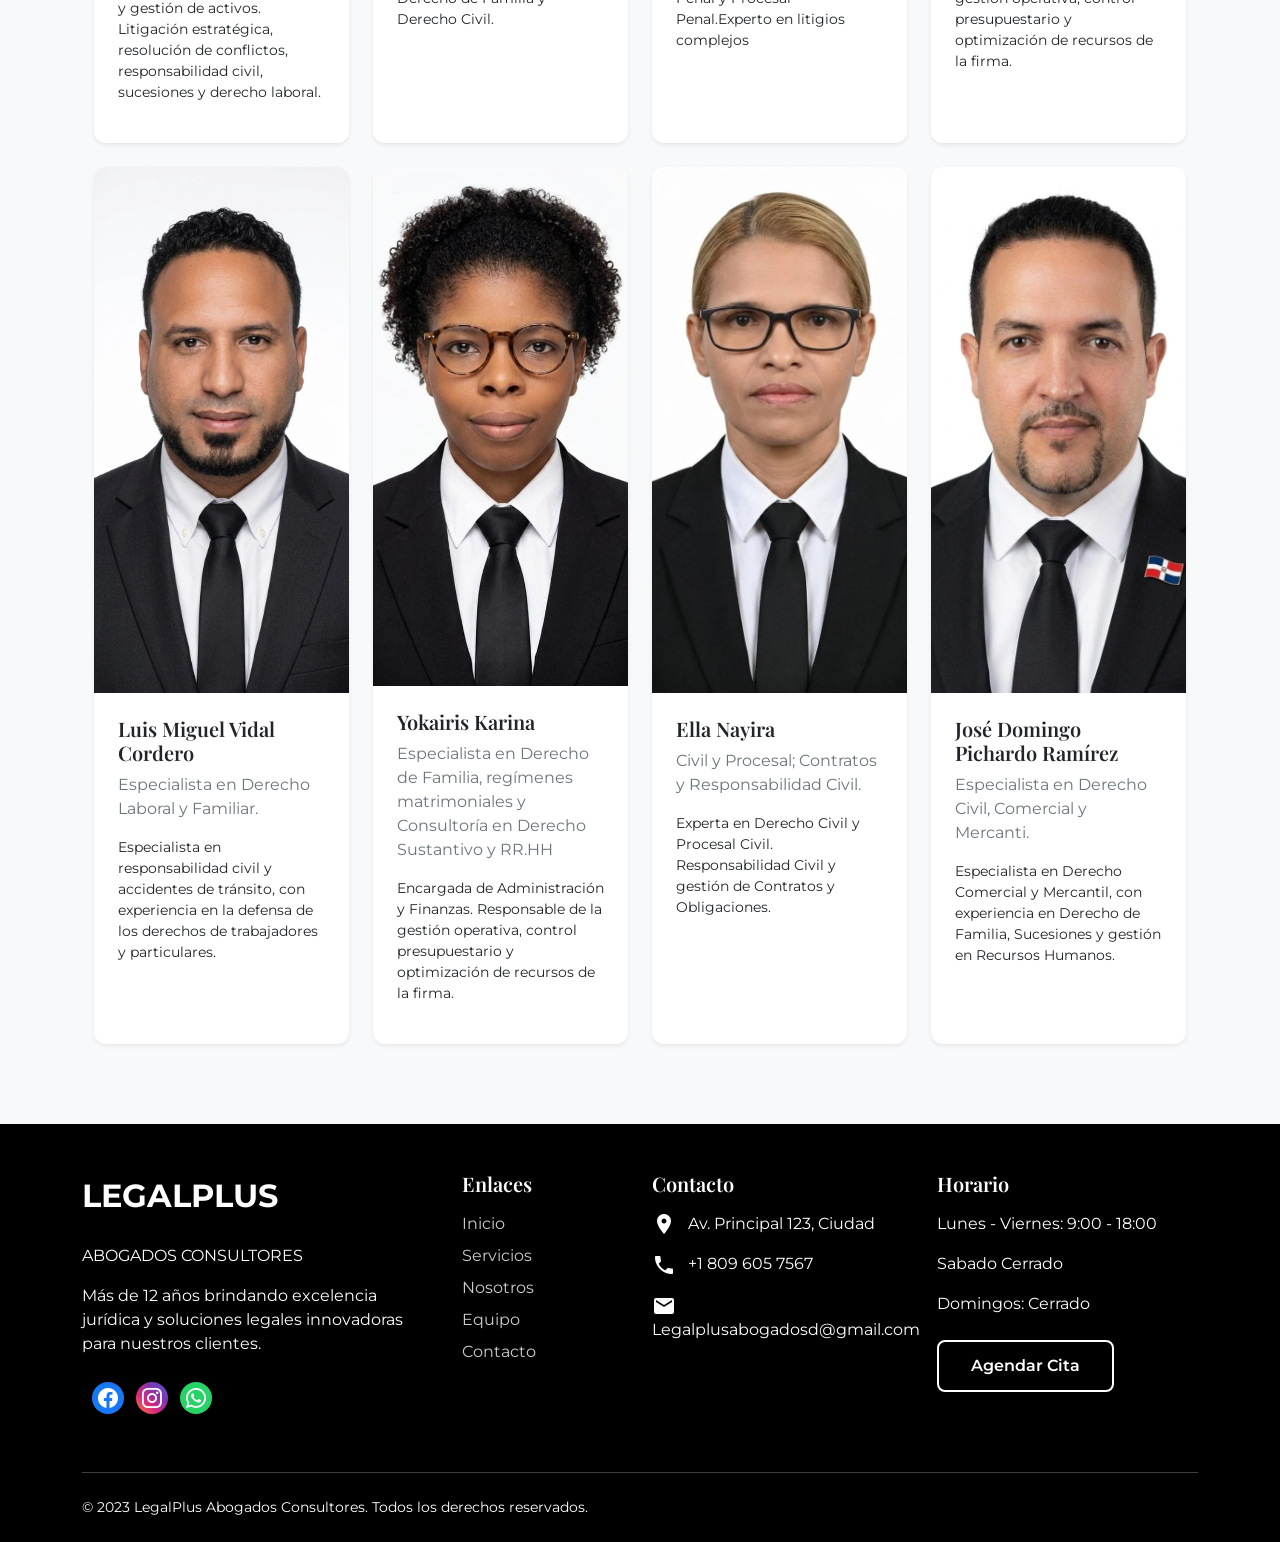
==== commit ee9b4743: "Update about.html" ====
--- a/about.html
+++ b/about.html
@@ -561,7 +561,7 @@
 <h5 class="card-title">José Domingo Pichardo Ramírez</h5>
 
 <p class="card-text text-secondary" data-i18n="equipo8Cargo">
-Especialista en Derecho Comercial y Mercantil, con enfoque en Familia, Sucesiones y RR. HH.
+Especialista en Derecho Civil, Comercial y Mercanti.
 </p>
 
 <p class="small" data-i18n="equipo8Descripcion">
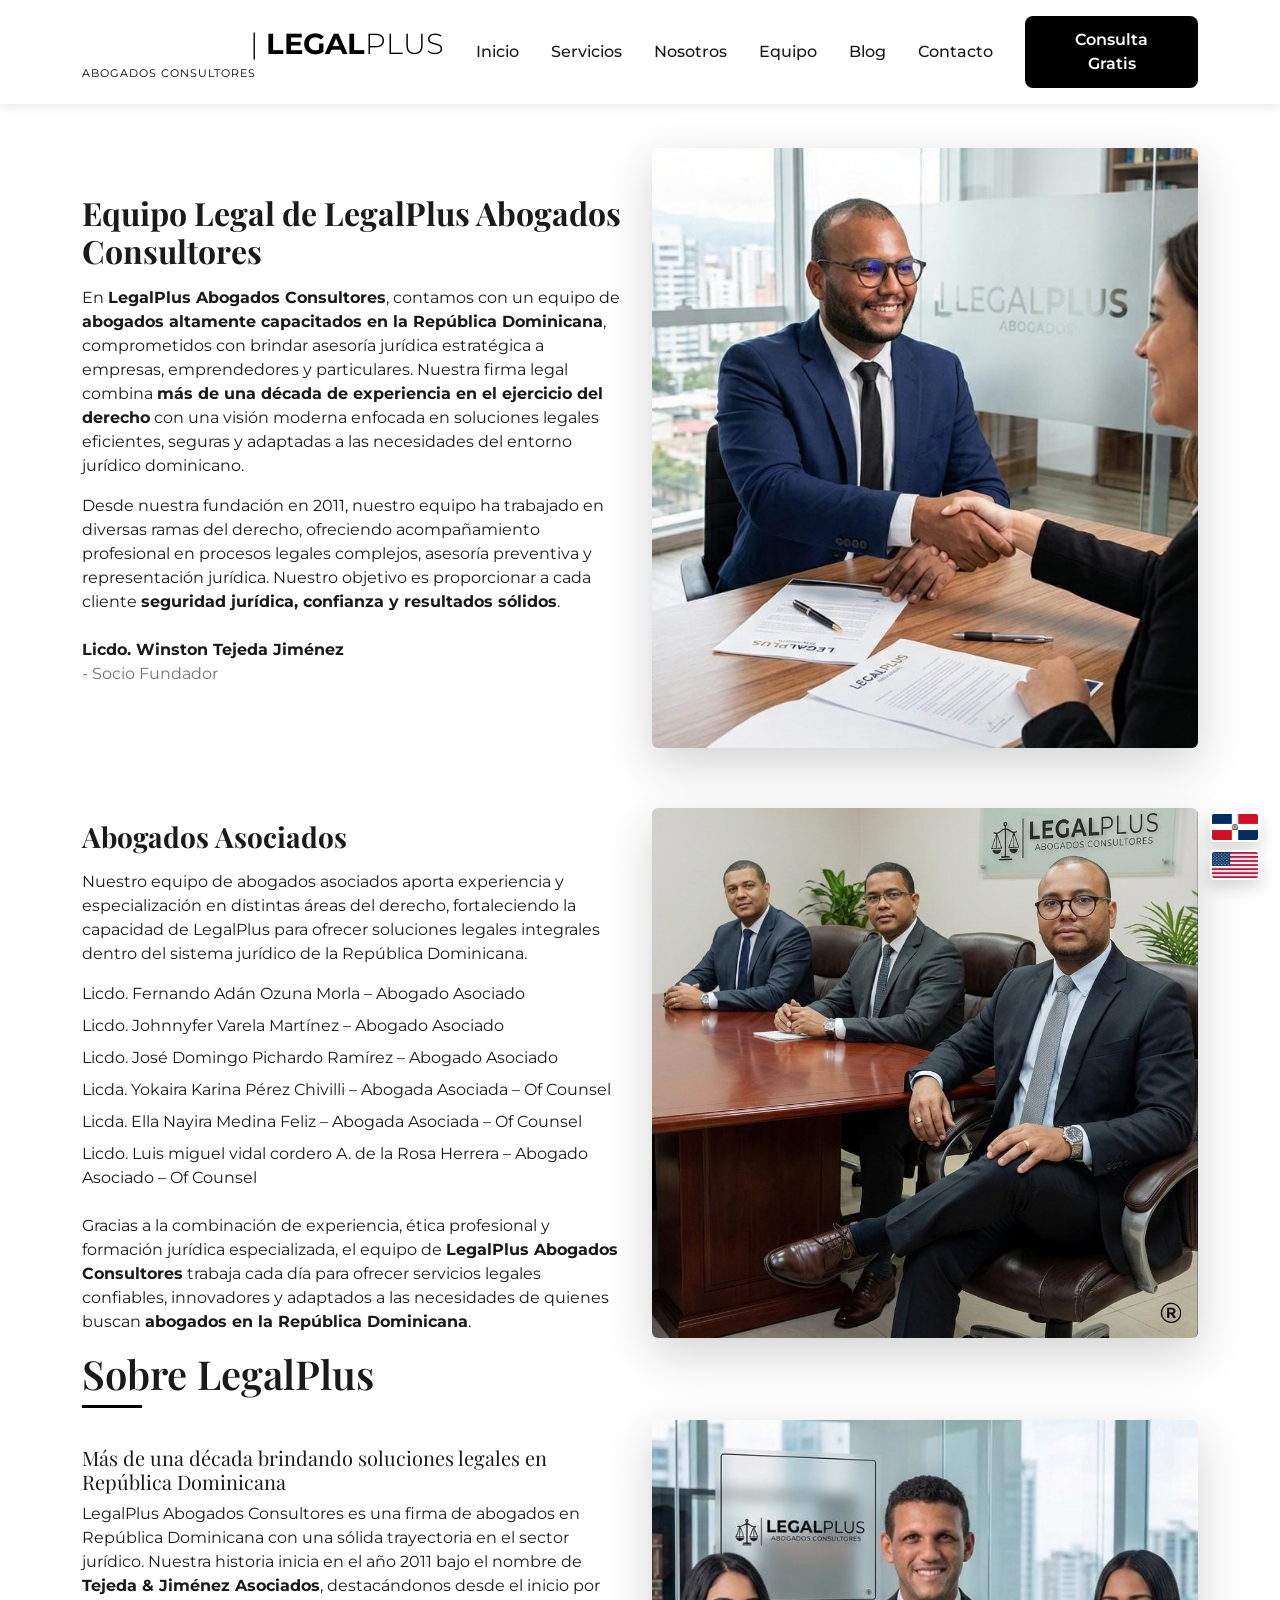
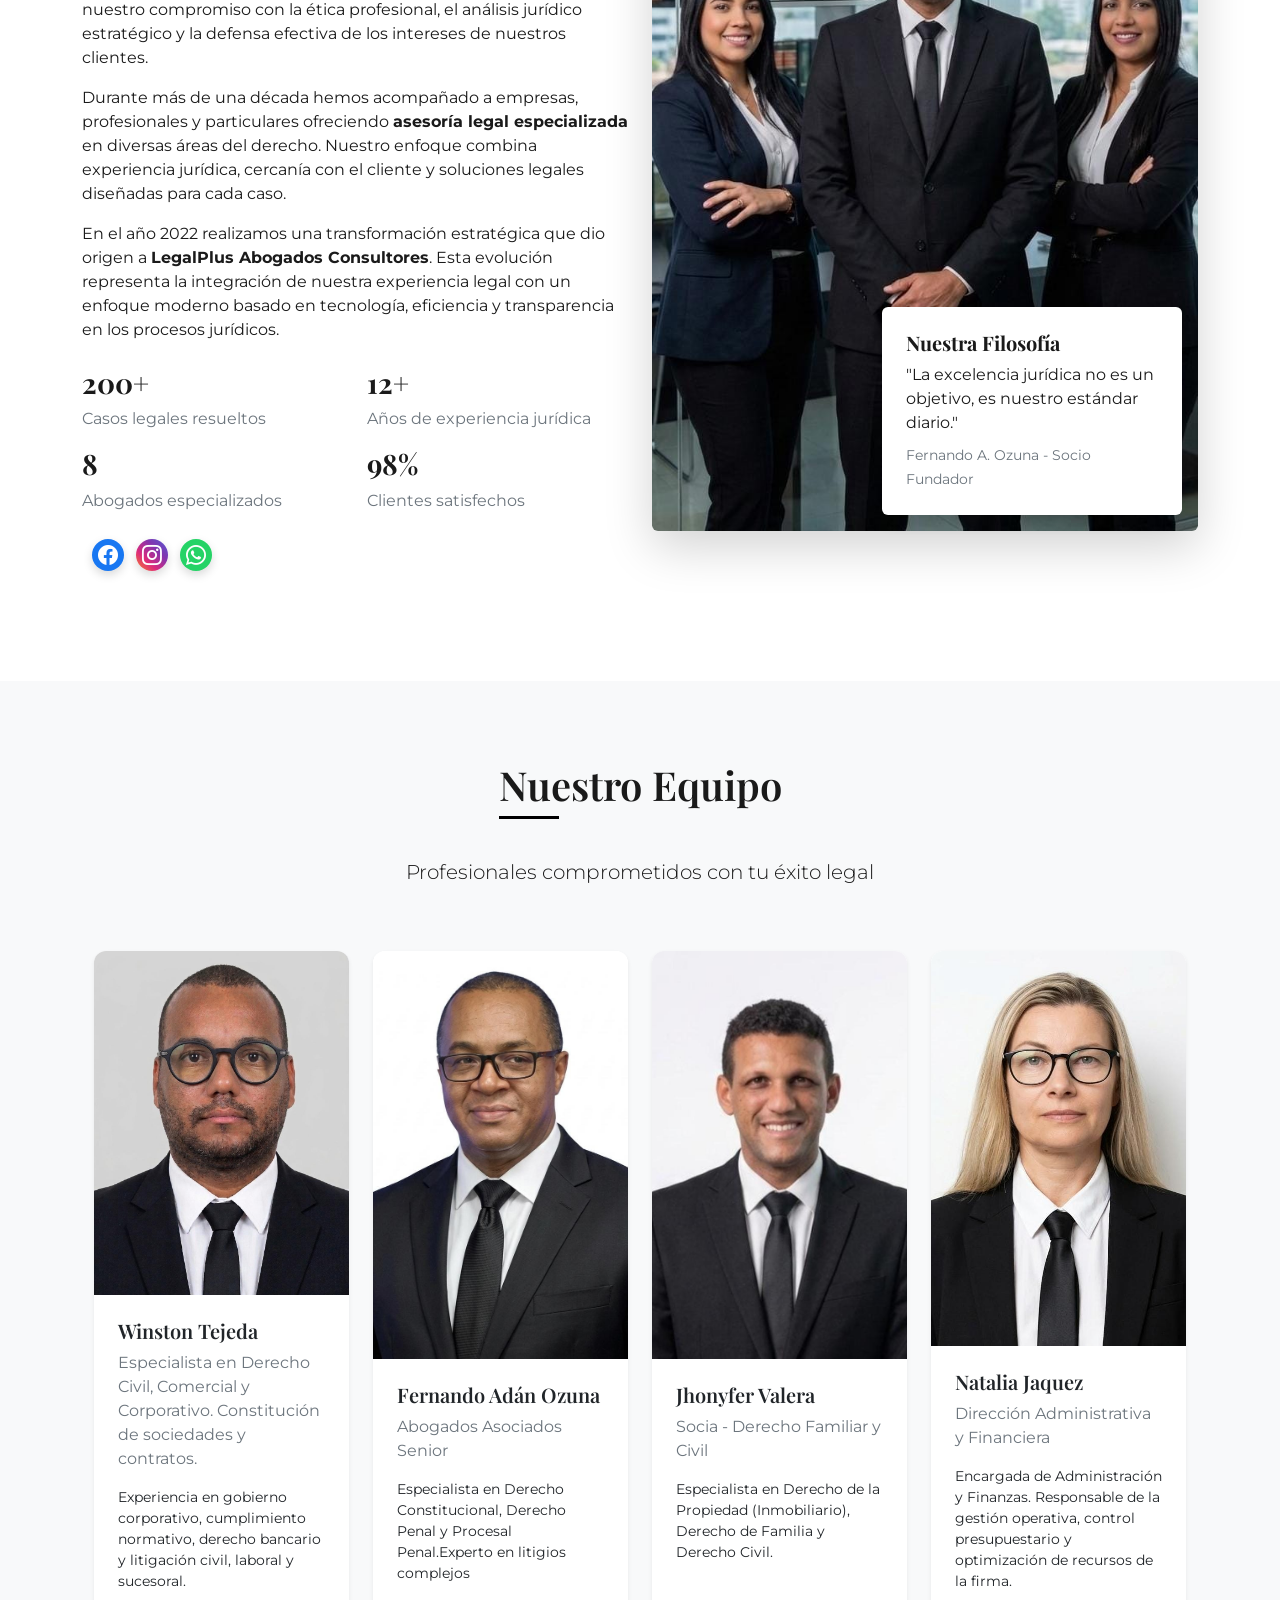
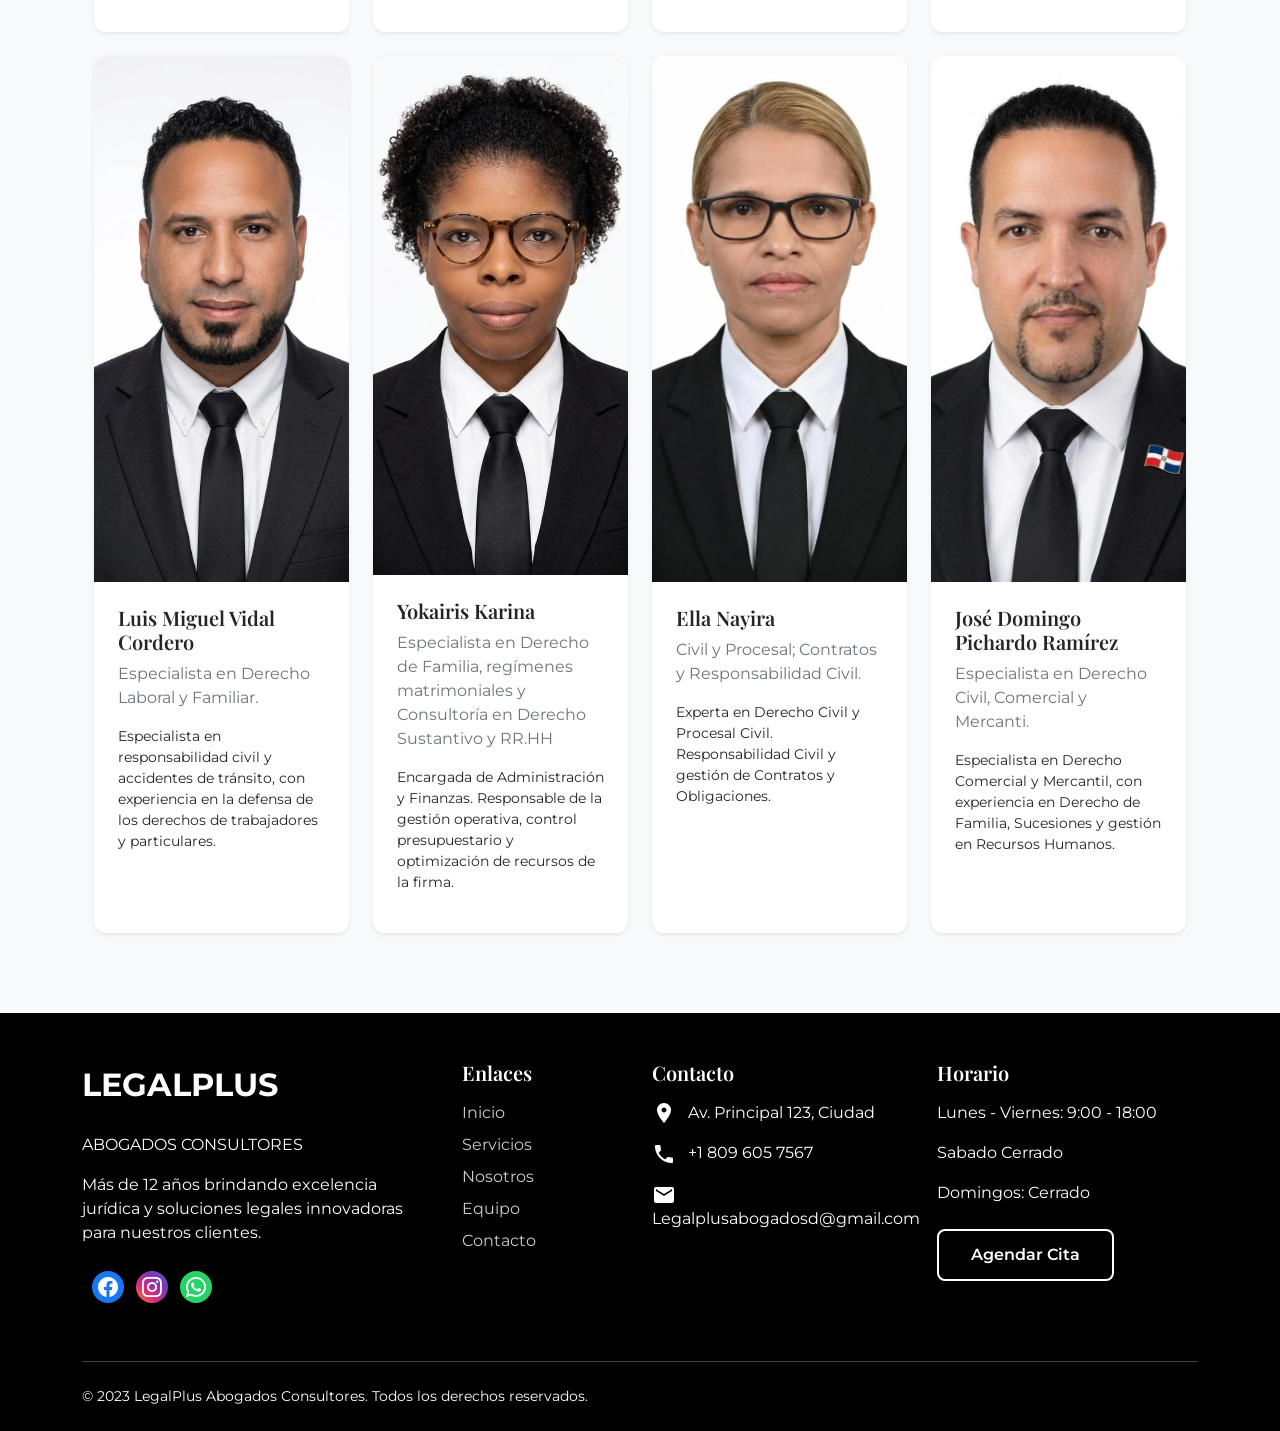
==== commit 88c4d56b: "Update about.html" ====
--- a/about.html
+++ b/about.html
@@ -233,7 +233,7 @@
 </li>
 
 <li class="mb-2" data-i18n="abogado6">
-Licdo. Norberto A. de la Rosa Herrera – Abogado Asociado – Of Counsel
+Licdo. Luis miguel vidal cordero A. de la Rosa Herrera – Abogado Asociado – Of Counsel
 </li>
 
 </ul>
@@ -407,6 +407,32 @@
 </div>
 </div>
 
+
+<!-- Miembro 3 -->
+<div class="col-md-6 col-lg-3" data-aos="fade-up" data-aos-delay="400">
+<div class="team-card card shadow-sm">
+
+<img src="img/Fernando_Adan_Ozuna.webp"
+class="card-img-top team-img"
+alt="Fernando Adán Ozuna">
+
+<div class="card-body p-4">
+<h5 class="card-title">Fernando Adán Ozuna</h5>
+
+<p class="card-text text-secondary" data-i18n="equipo3Cargo">
+Abogados Asociados Senior
+</p>
+
+<p class="small" data-i18n="equipo3Descripcion">
+Especialista en Derecho Constitucional, Derecho Penal y Procesal Penal.Experto en litigios complejos
+</p>
+
+</div>
+</div>
+</div>
+
+
+
 <!-- Miembro 2 -->
 <div class="col-md-6 col-lg-3" data-aos="fade-up" data-aos-delay="300">
 <div class="team-card card shadow-sm">
@@ -430,28 +456,6 @@
 </div>
 </div>
 
-<!-- Miembro 3 -->
-<div class="col-md-6 col-lg-3" data-aos="fade-up" data-aos-delay="400">
-<div class="team-card card shadow-sm">
-
-<img src="img/Fernando_Adan_Ozuna.webp"
-class="card-img-top team-img"
-alt="Fernando Adán Ozuna">
-
-<div class="card-body p-4">
-<h5 class="card-title">Fernando Adán Ozuna</h5>
-
-<p class="card-text text-secondary" data-i18n="equipo3Cargo">
-Abogados Asociados Senior
-</p>
-
-<p class="small" data-i18n="equipo3Descripcion">
-Especialista en Derecho Constitucional, Derecho Penal y Procesal Penal.Experto en litigios complejos
-</p>
-
-</div>
-</div>
-</div>
 
 <!-- Miembro 4 -->
 <div class="col-md-6 col-lg-3" data-aos="fade-up" data-aos-delay="500">
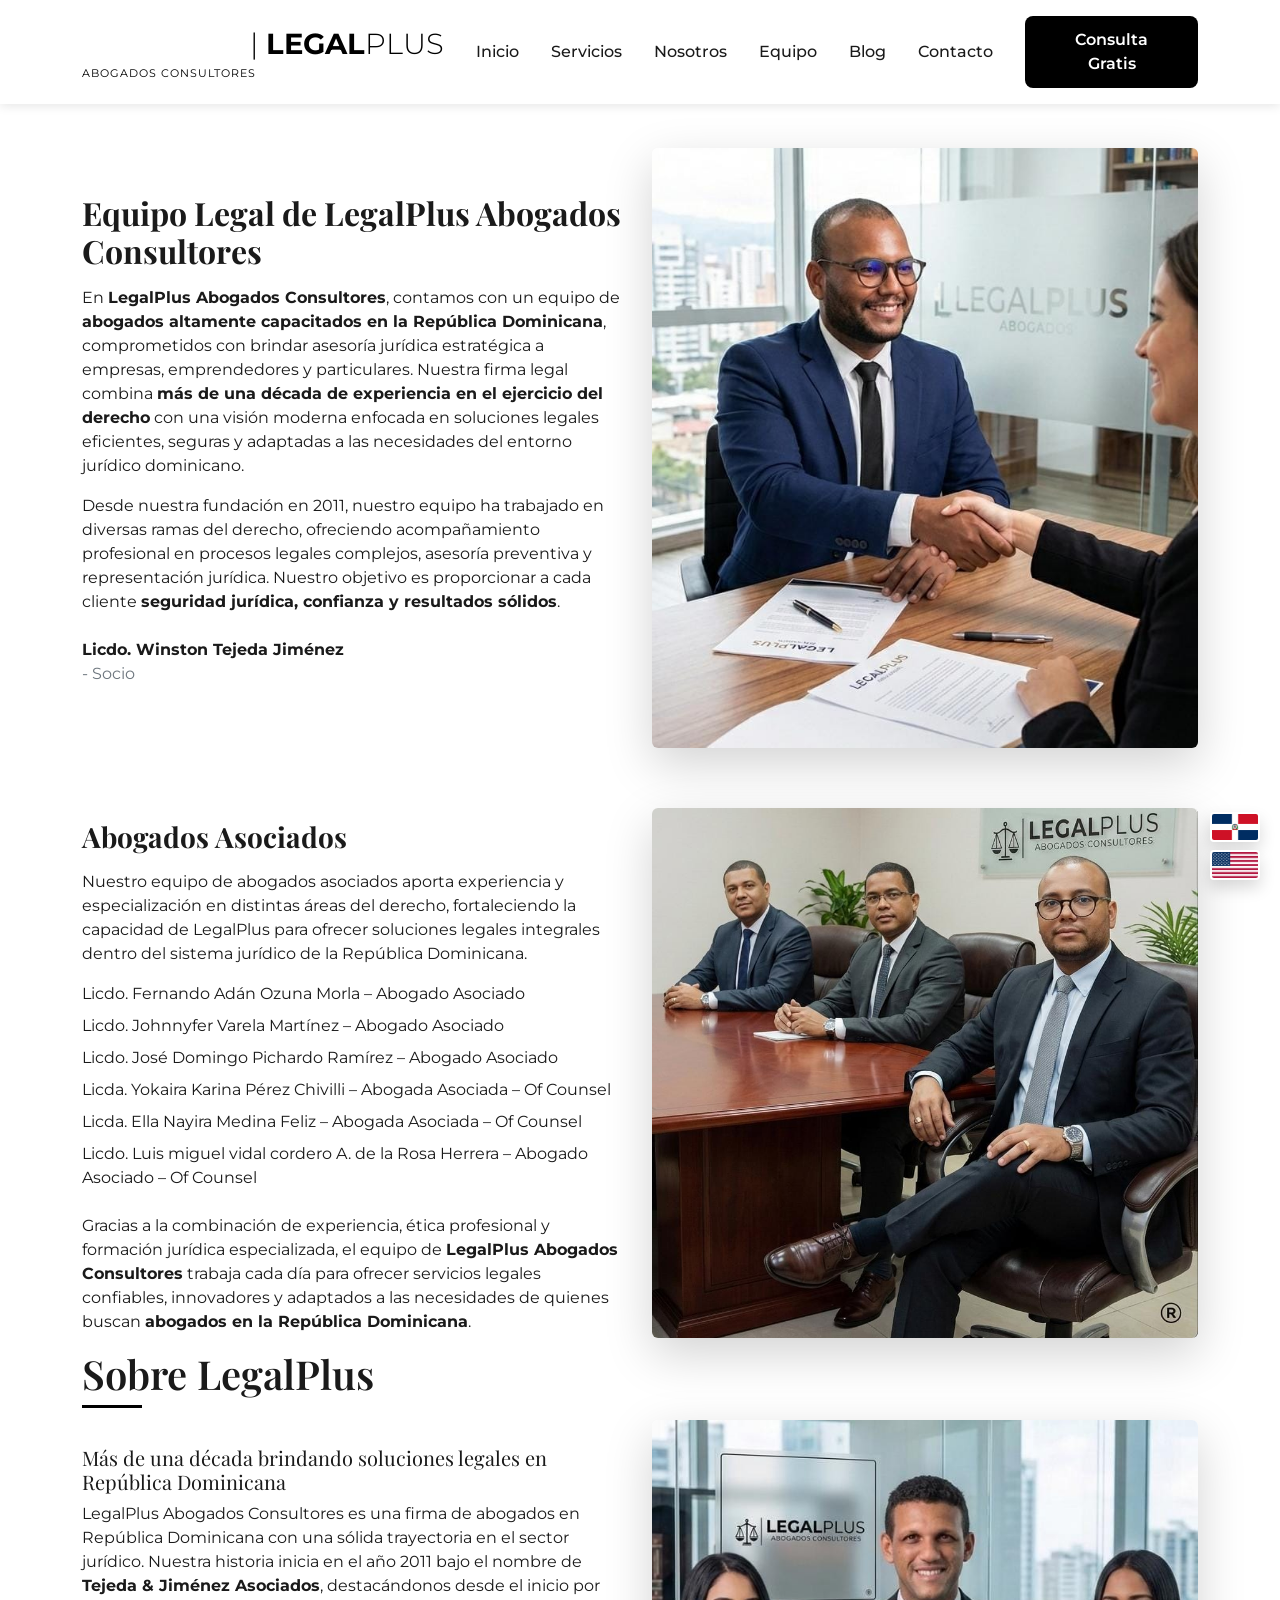
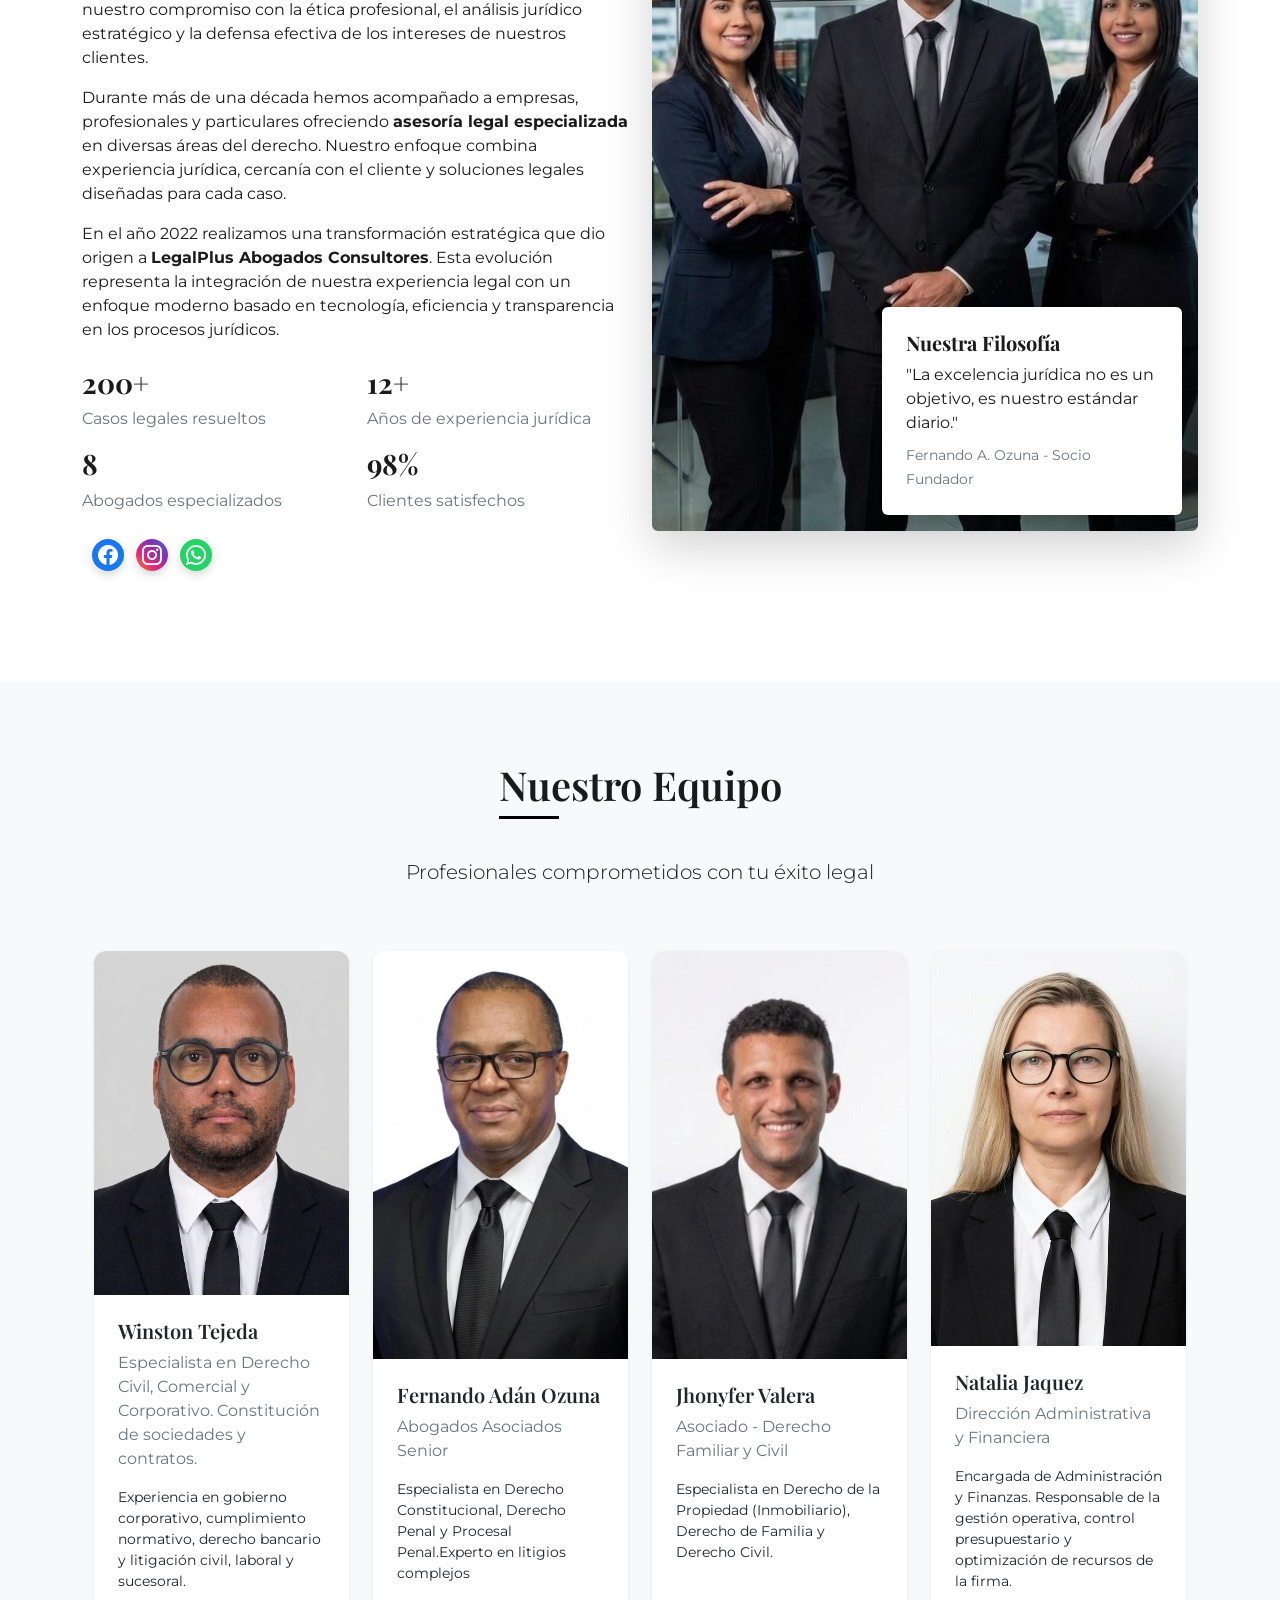
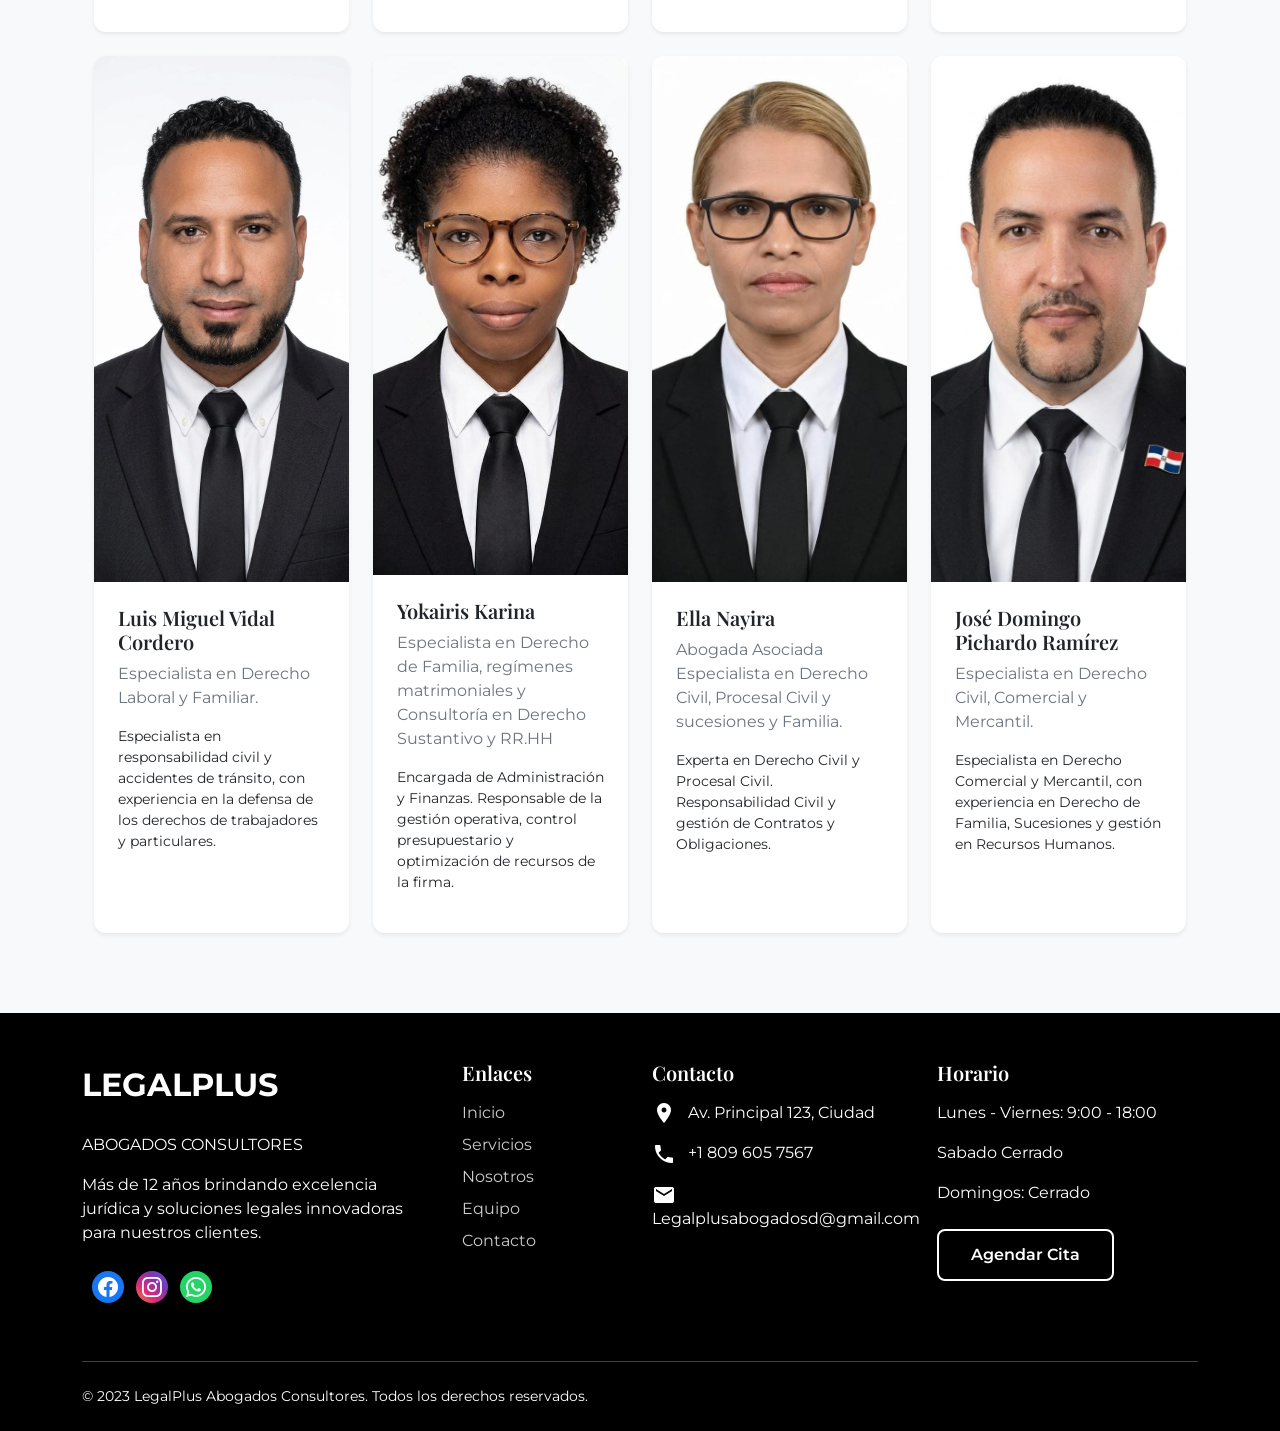
==== commit 426a43ca: "Update about.html" ====
--- a/about.html
+++ b/about.html
@@ -445,7 +445,7 @@
 <h5 class="card-title">Jhonyfer Valera</h5>
 
 <p class="card-text text-secondary" data-i18n="equipo2Cargo">
-Socia - Derecho Familiar y Civil
+Asociado - Derecho Familiar y Civil
 </p>
 
 <p class="small" data-i18n="equipo2Descripcion">
@@ -469,7 +469,7 @@
 <h5 class="card-title">Natalia Jaquez</h5>
 
 <p class="card-text text-secondary" data-i18n="equipo4Cargo">
-Especialista en Derecho Civil, Comercial y Mercantil
+Especialista en Derecho Civil, Comercial y Mercantil.
 </p>
 
 <p class="small" data-i18n="equipo4Descripcion">
@@ -539,7 +539,7 @@
 <h5 class="card-title">Ella Nayira</h5>
 
 <p class="card-text text-secondary" data-i18n="equipo7Cargo">
-Civil y Procesal; Contratos y Responsabilidad Civil.
+Abogada Asociada Especialista en Derecho Civil, Procesal Civil y sucesiones y Familia.
 </p>
 
 <p class="small" data-i18n="equipo7Descripcion">
@@ -565,7 +565,7 @@
 <h5 class="card-title">José Domingo Pichardo Ramírez</h5>
 
 <p class="card-text text-secondary" data-i18n="equipo8Cargo">
-Especialista en Derecho Civil, Comercial y Mercanti.
+Especialista en Derecho Civil, Comercial y Mercantil.
 </p>
 
 <p class="small" data-i18n="equipo8Descripcion">
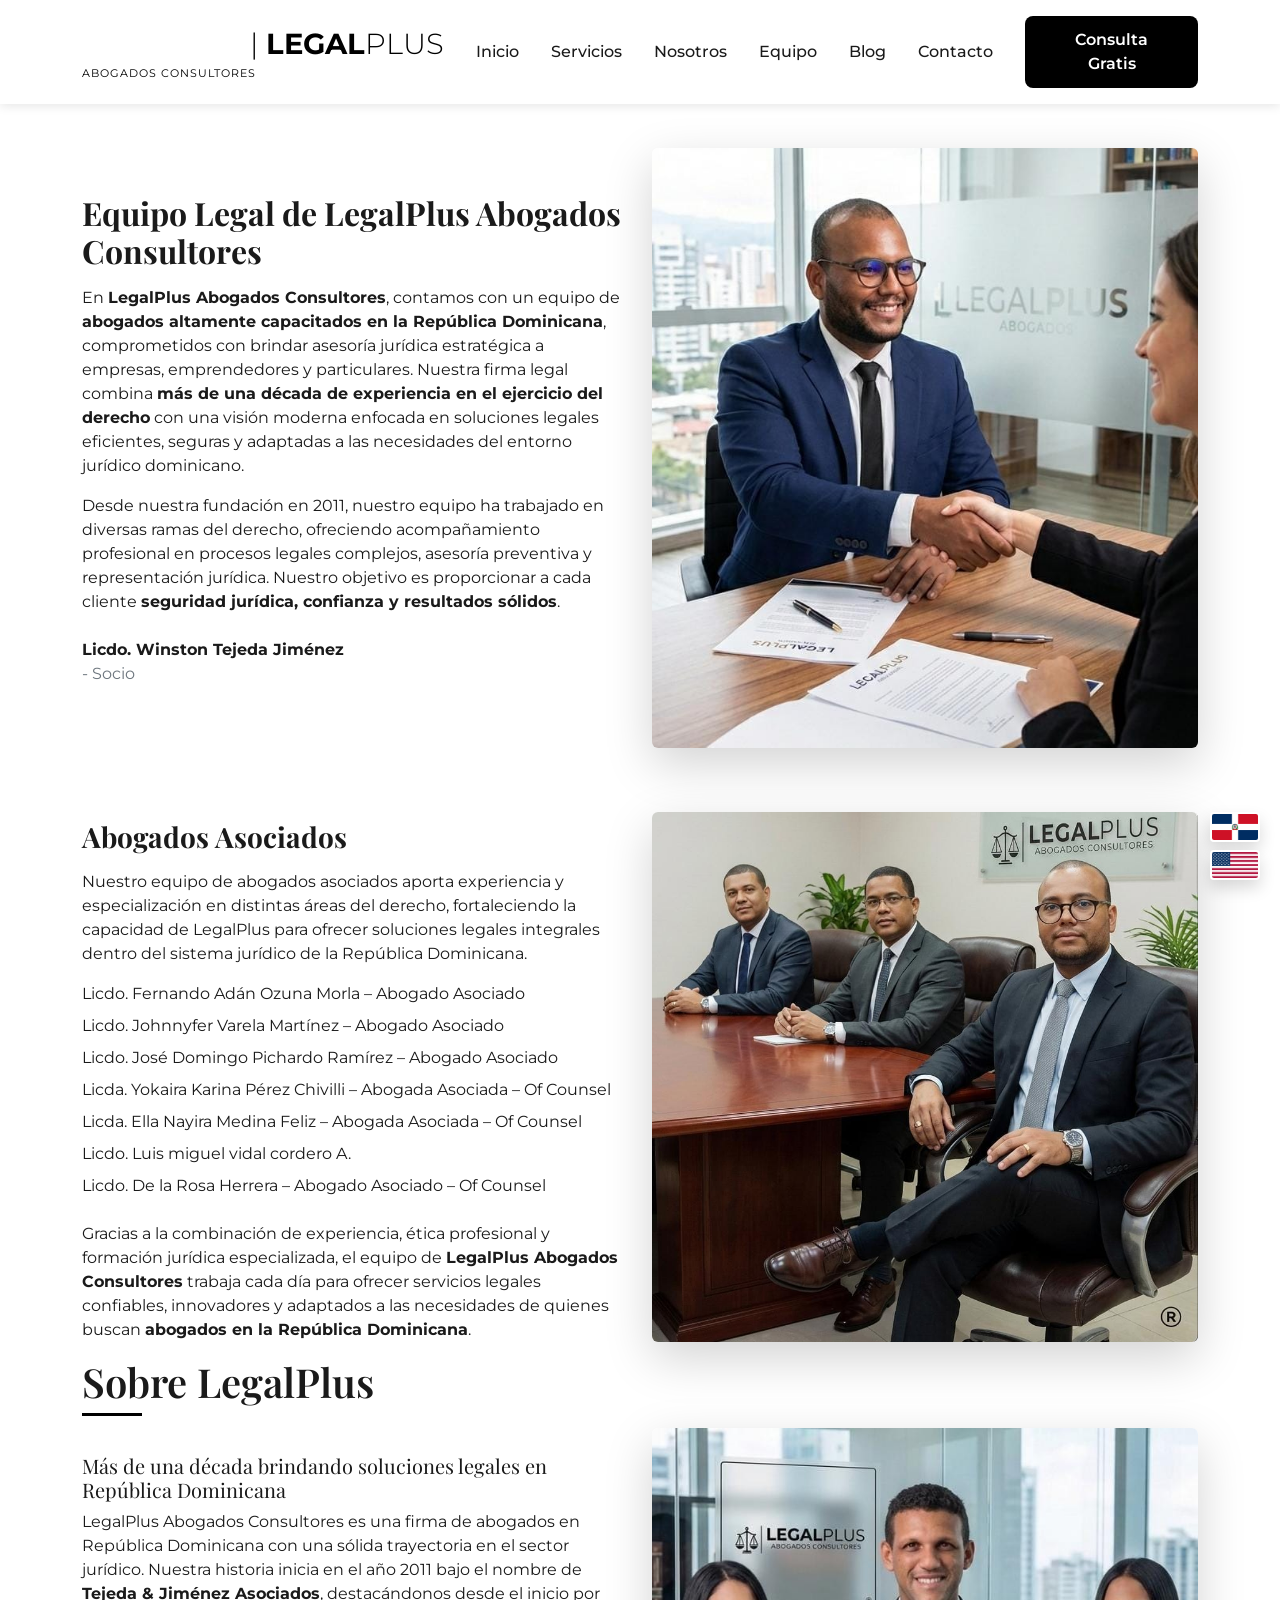
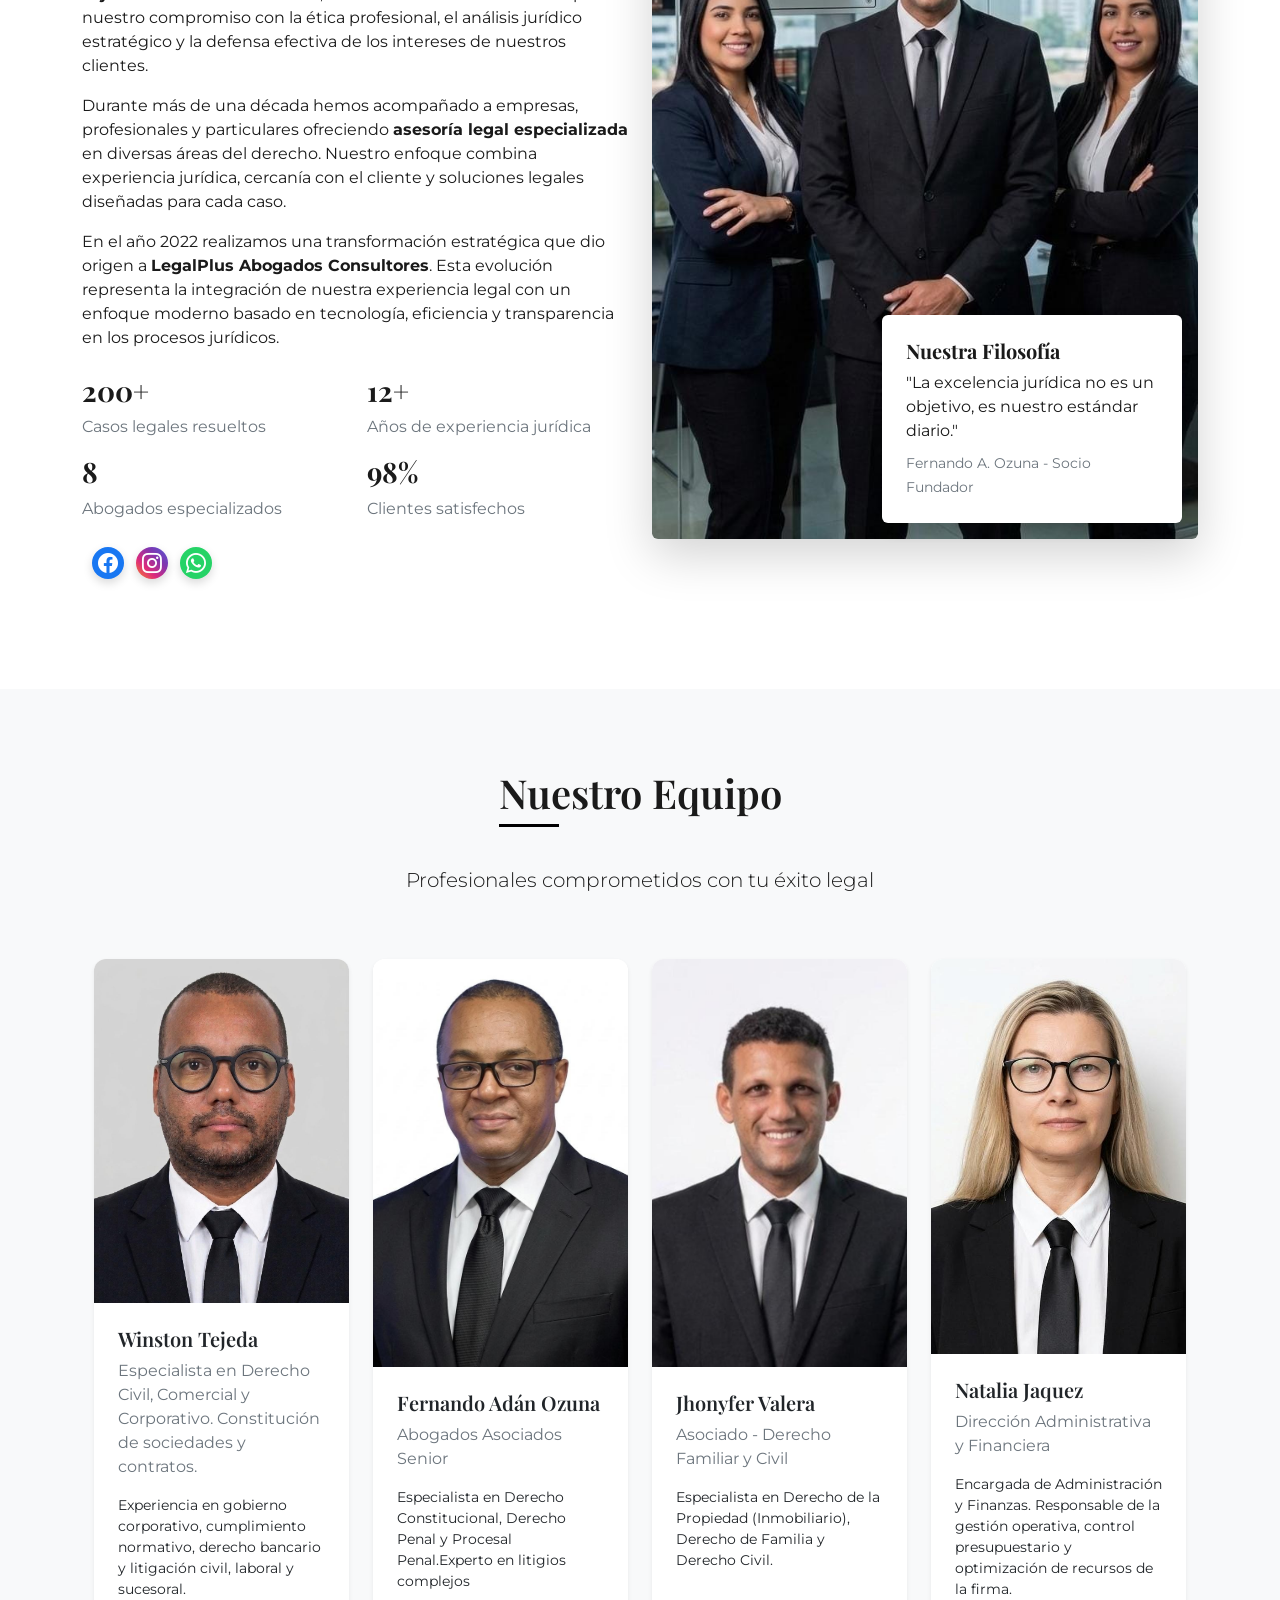
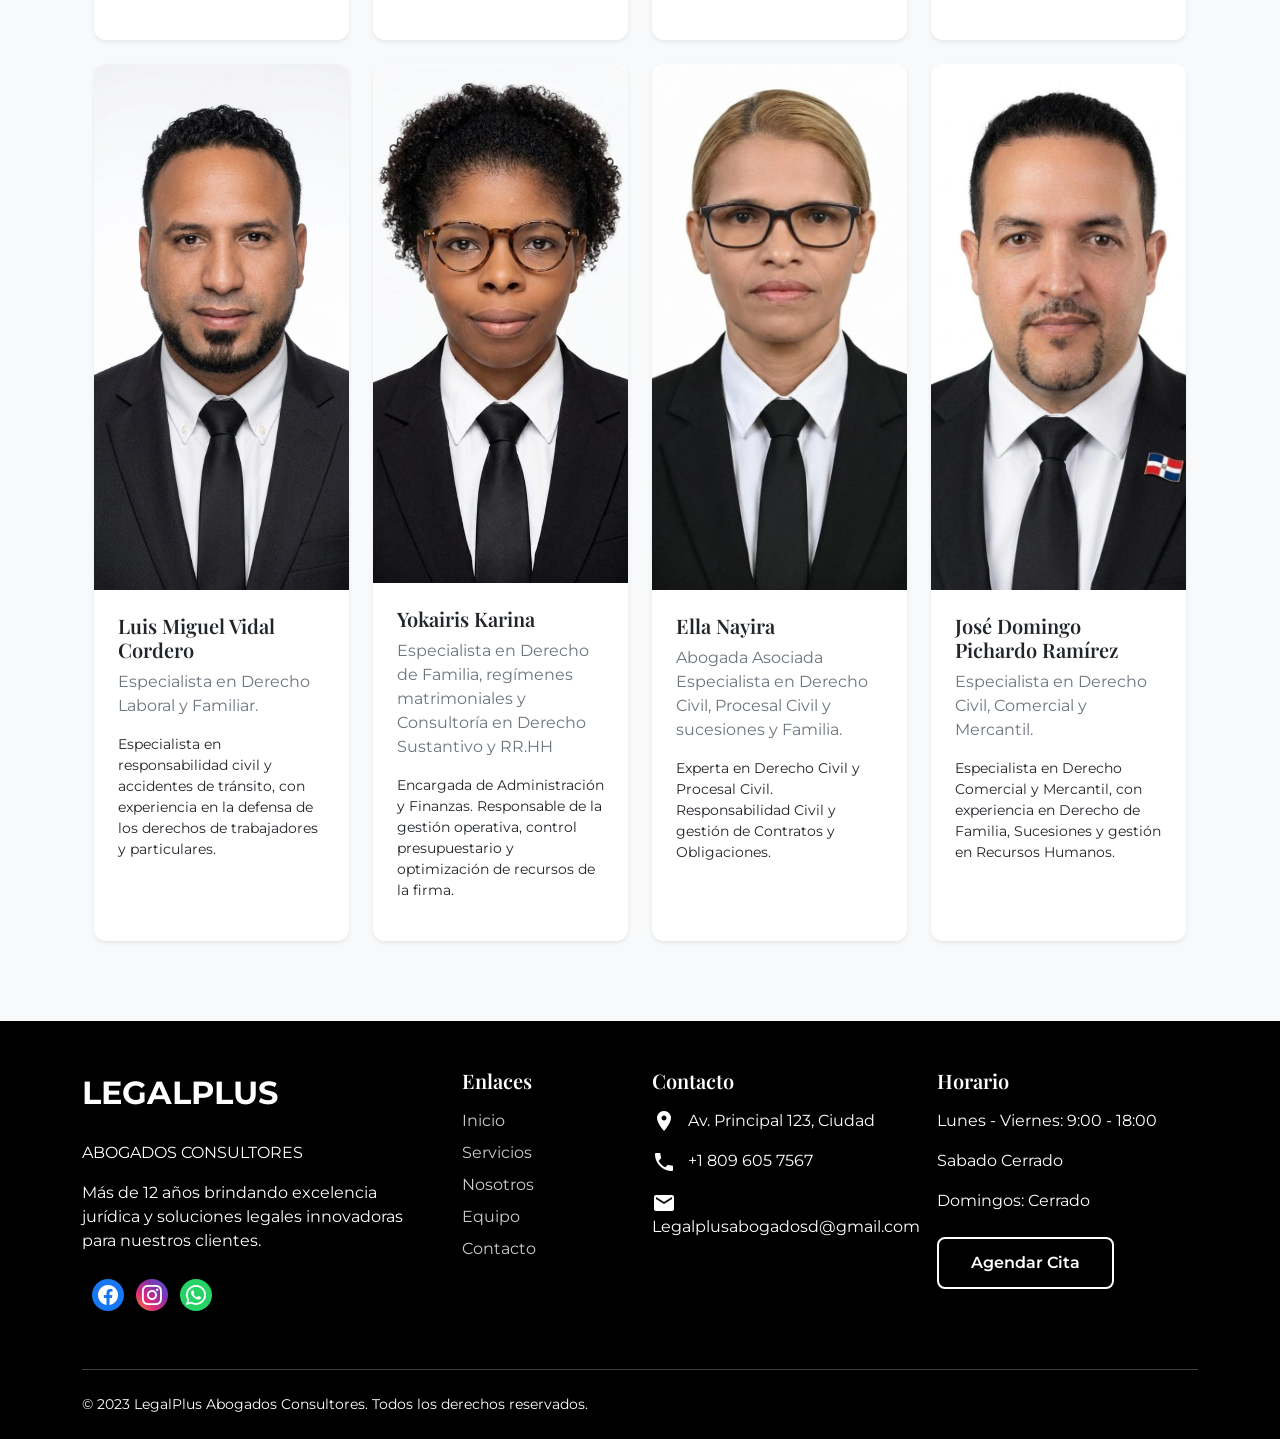
==== commit ec424c78: "Update about.html" ====
--- a/about.html
+++ b/about.html
@@ -233,8 +233,13 @@
 </li>
 
 <li class="mb-2" data-i18n="abogado6">
-Licdo. Luis miguel vidal cordero A. de la Rosa Herrera – Abogado Asociado – Of Counsel
+Licdo. Luis miguel vidal cordero A.
 </li>
+
+<li class="mb-2" data-i18n="abogado7">
+Licdo. De la Rosa Herrera – Abogado Asociado – Of Counsel
+</li>
+
 
 </ul>
 
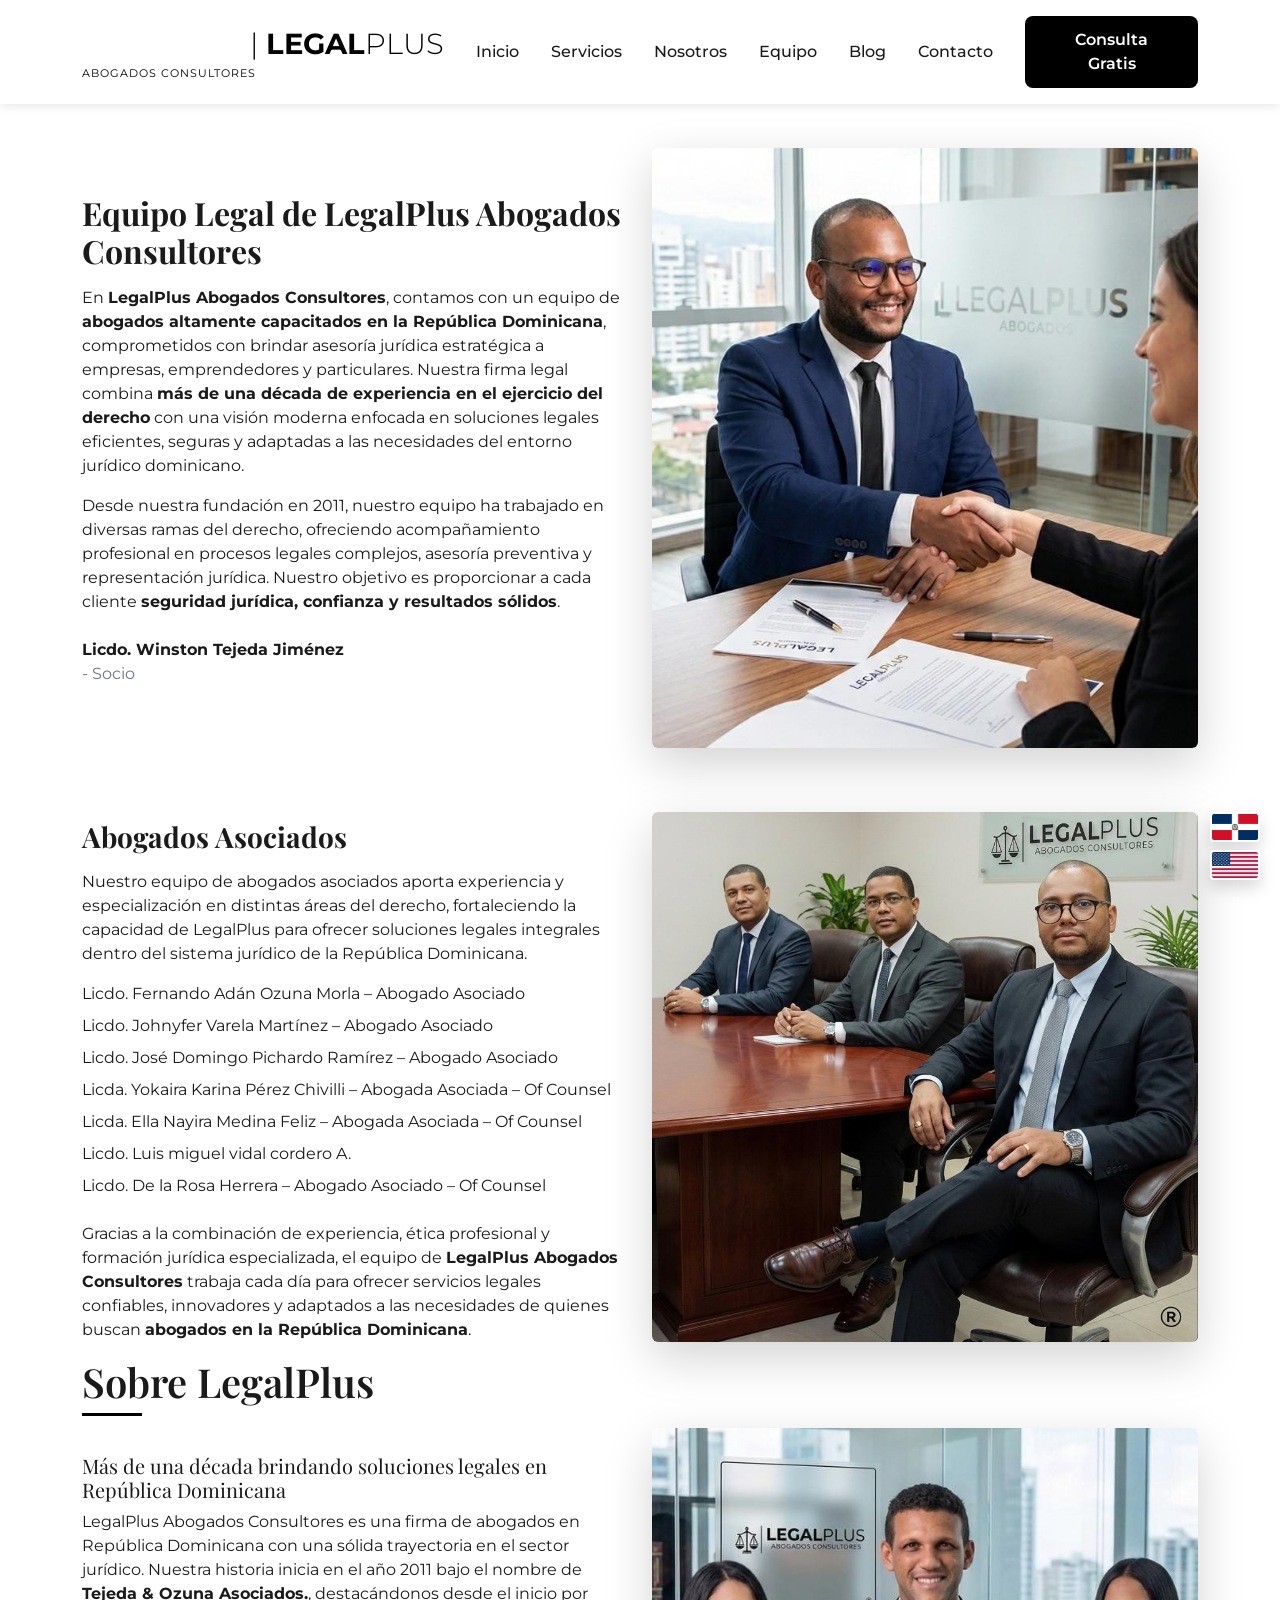
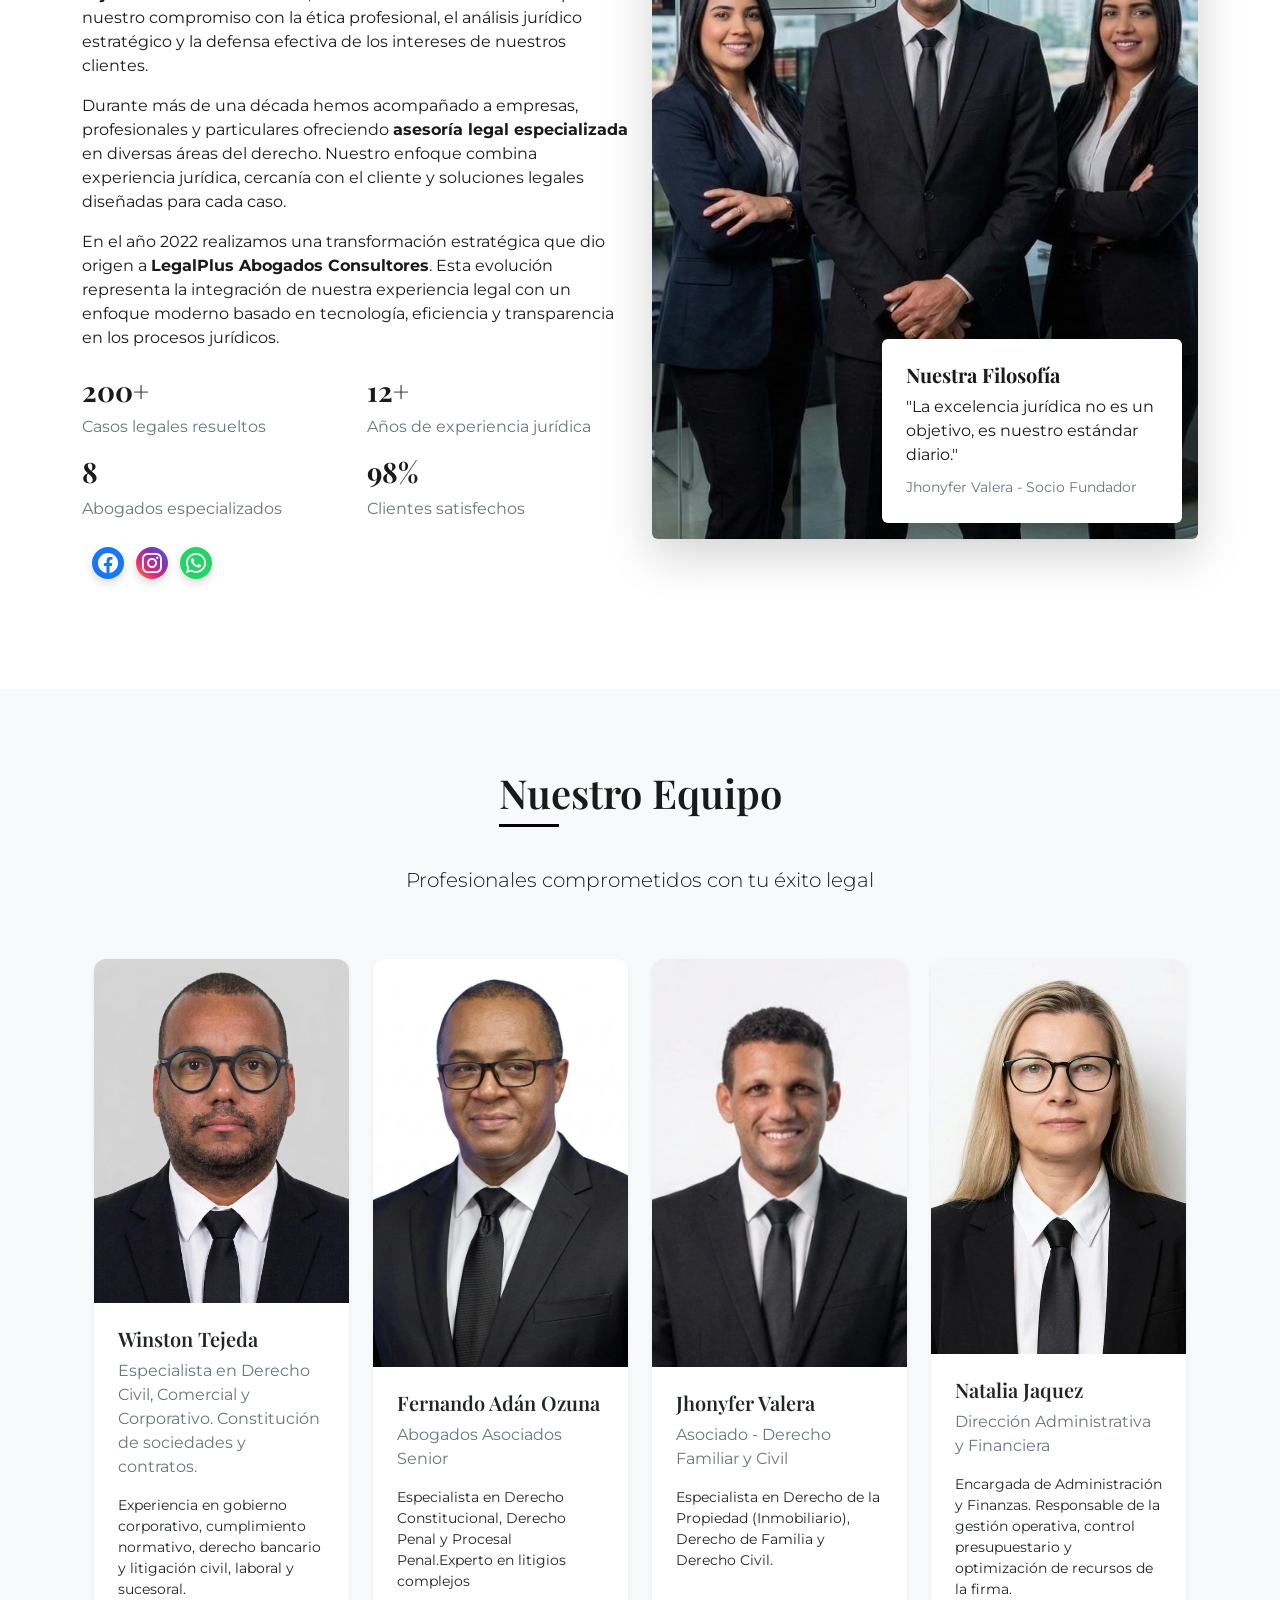
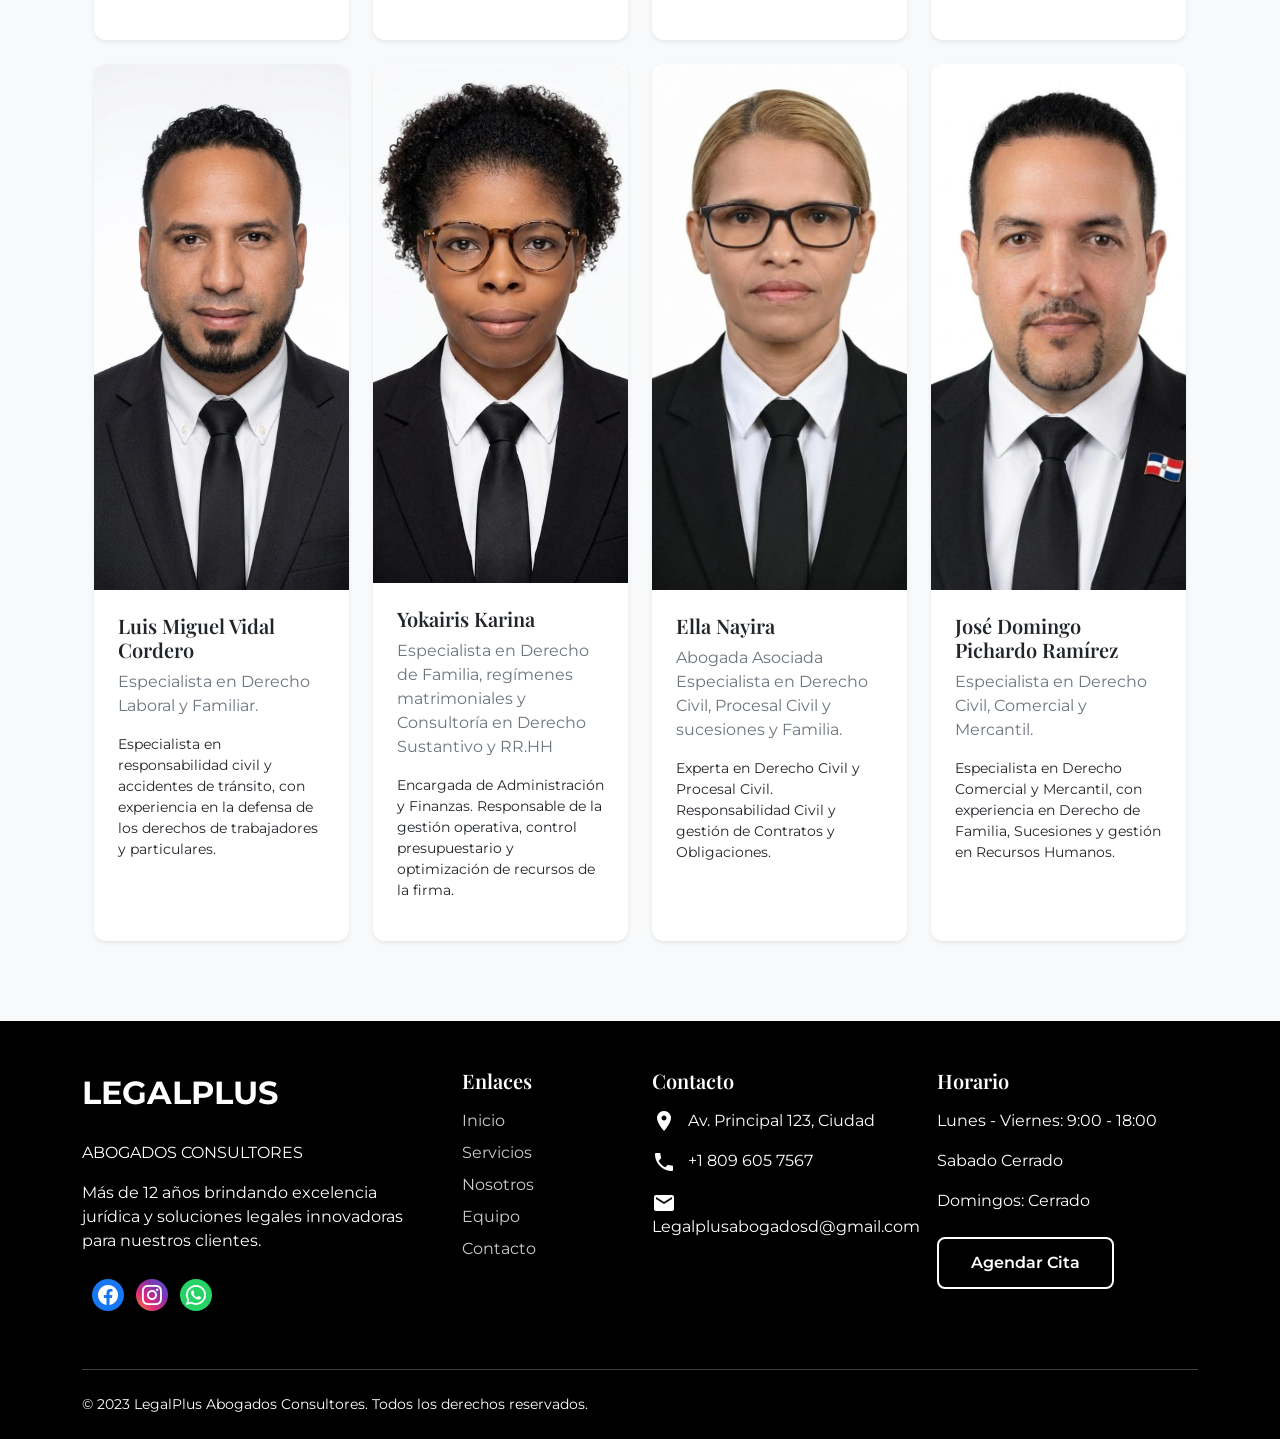
==== commit ce6729d7: "Update about.html" ====
--- a/about.html
+++ b/about.html
@@ -217,7 +217,7 @@
 </li>
 
 <li class="mb-2" data-i18n="abogado2">
-Licdo. Johnnyfer Varela Martínez – Abogado Asociado
+Licdo. Johnyfer Varela Martínez – Abogado Asociado
 </li>
 
 <li class="mb-2" data-i18n="abogado3">
@@ -282,7 +282,7 @@
 </h3>
 
 <p data-i18n="sobreParrafo1">
-LegalPlus Abogados Consultores es una firma de abogados en República Dominicana con una sólida trayectoria en el sector jurídico. Nuestra historia inicia en el año 2011 bajo el nombre de <strong>Tejeda & Jiménez Asociados</strong>, destacándonos desde el inicio por nuestro compromiso con la ética profesional, el análisis jurídico estratégico y la defensa efectiva de los intereses de nuestros clientes.
+LegalPlus Abogados Consultores es una firma de abogados en República Dominicana con una sólida trayectoria en el sector jurídico. Nuestra historia inicia en el año 2011 bajo el nombre de <strong>Tejeda & Ozuna Asociados.</strong>, destacándonos desde el inicio por nuestro compromiso con la ética profesional, el análisis jurídico estratégico y la defensa efectiva de los intereses de nuestros clientes.
 </p>
 
 <p data-i18n="sobreParrafo2">
@@ -349,7 +349,7 @@
 
 <p class="text-secondary mt-2 mb-0">
 <small>
-Fernando A. Ozuna - Socio Fundador
+Jhonyfer Valera - Socio Fundador
 </small>
 </p>
 
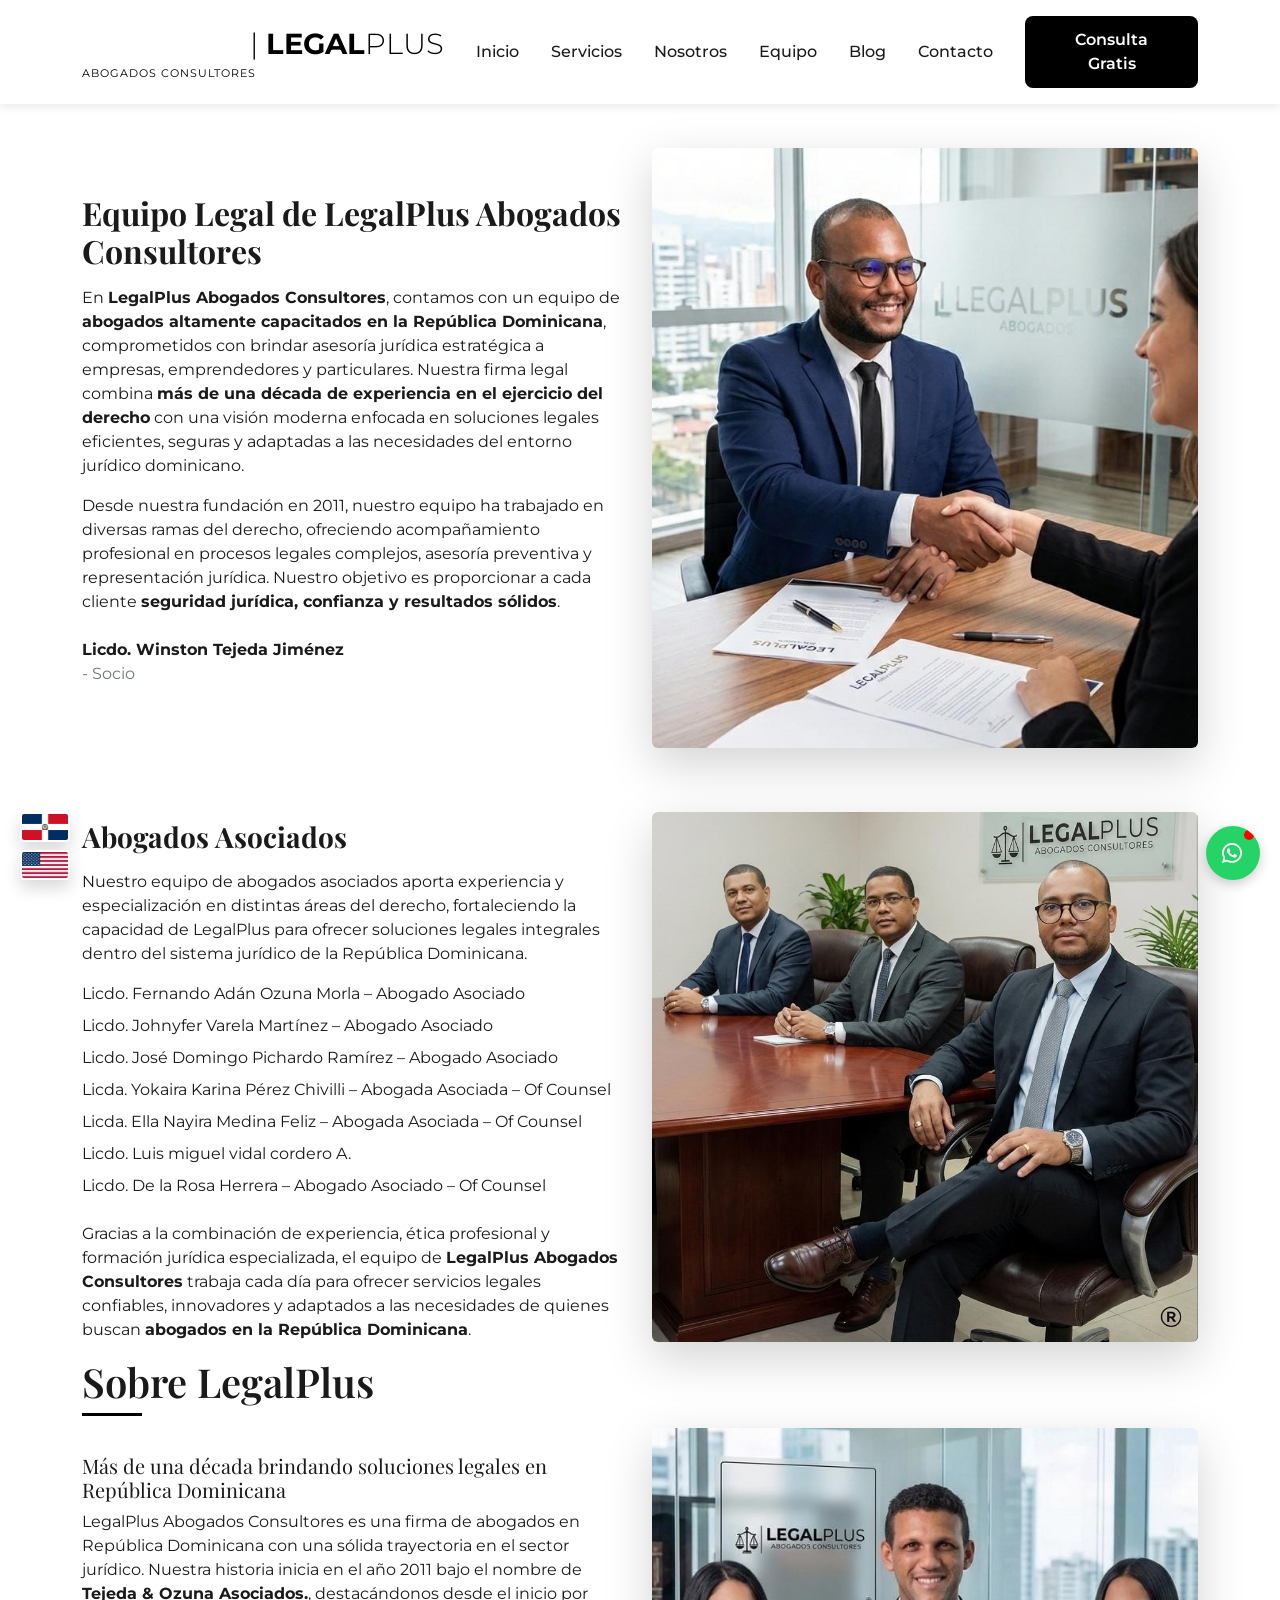
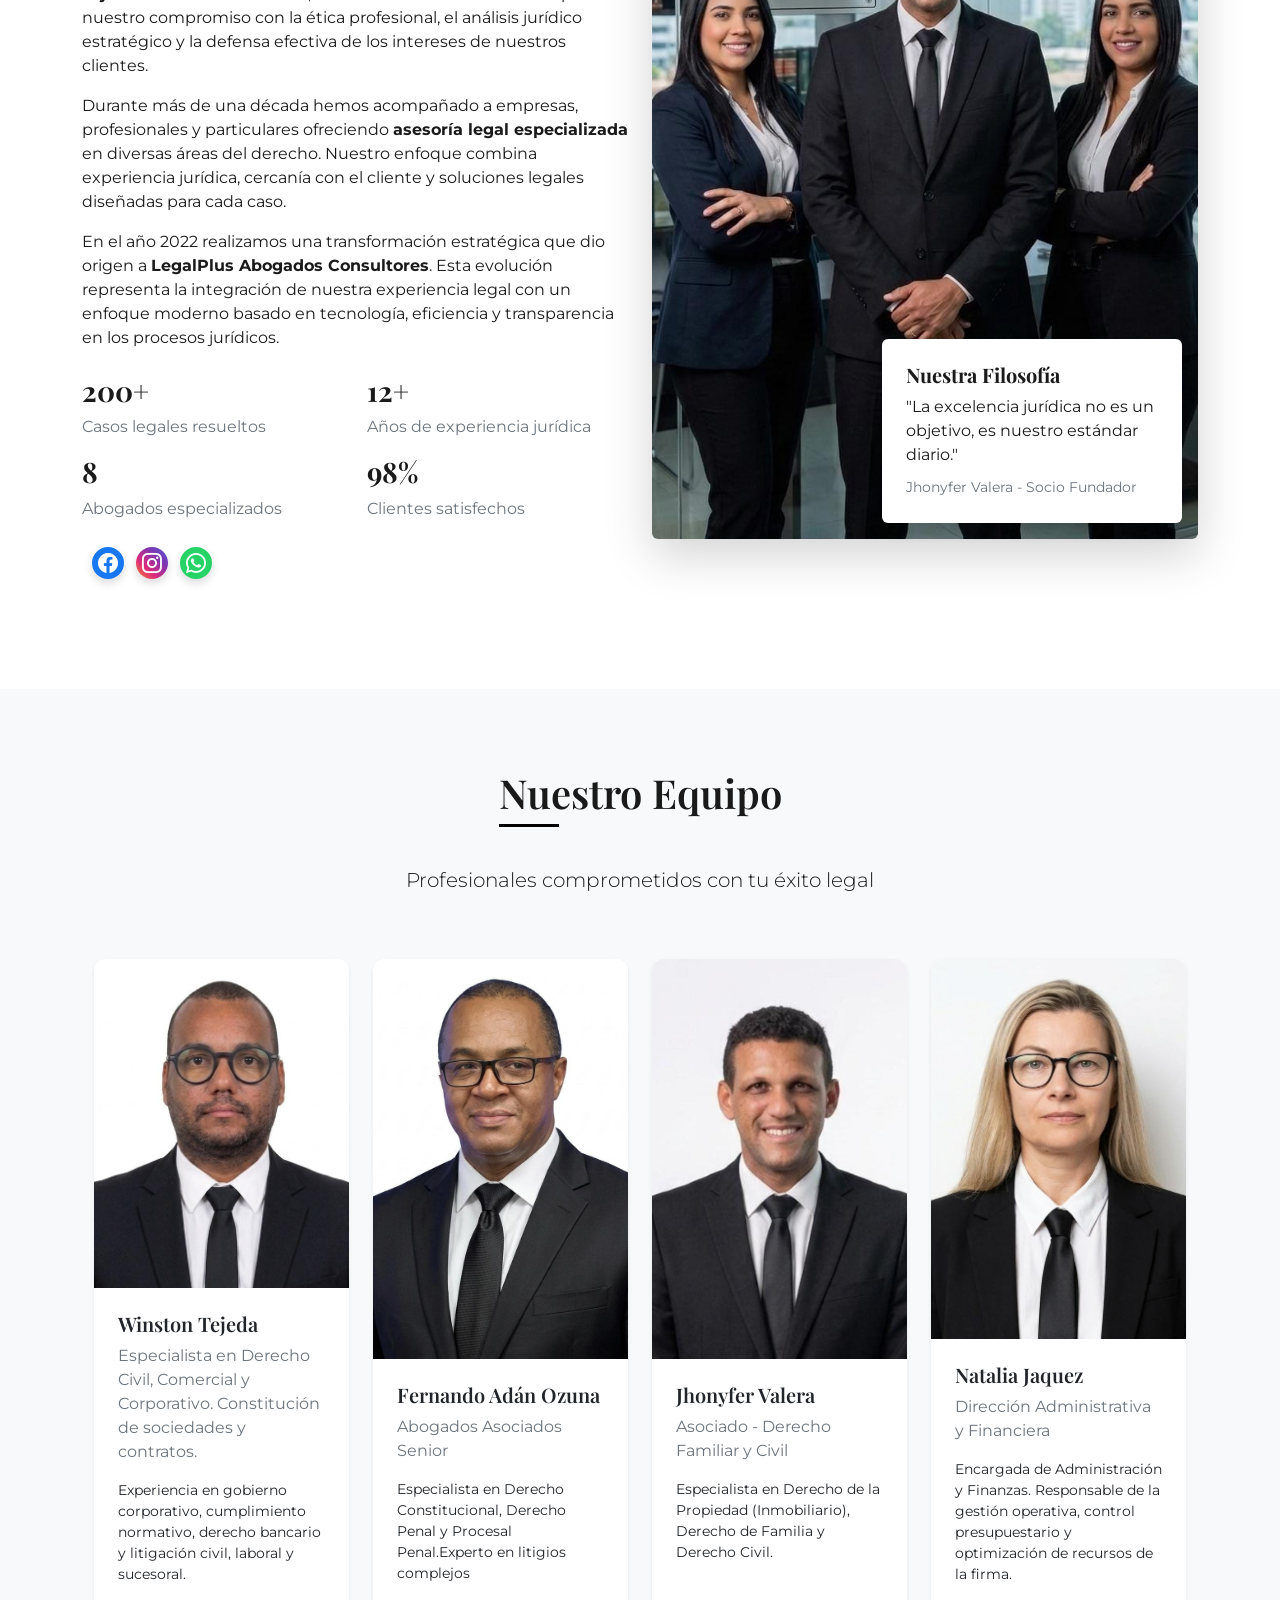
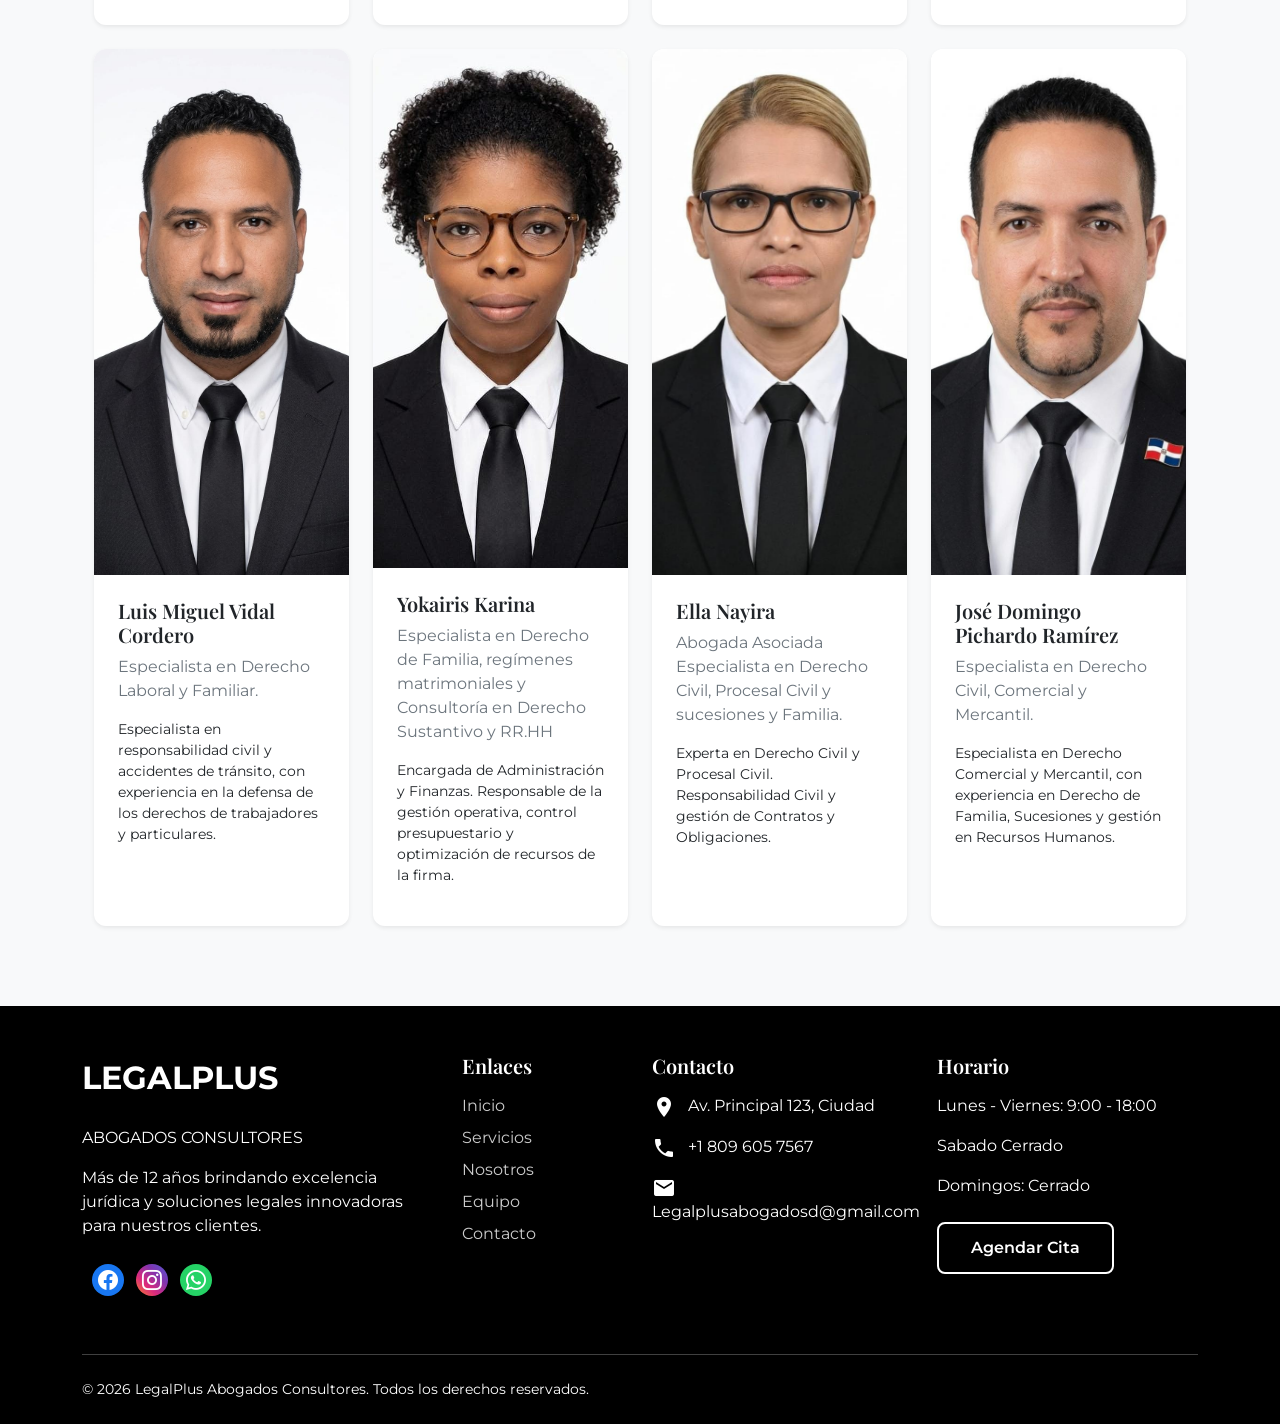
==== commit 5ed6c62d: "Update about.html" ====
--- a/about.html
+++ b/about.html
@@ -110,19 +110,27 @@
 </div>
 </nav>
 
+<!-- BOTÓN FLOTANTE DE whatsapp -->
+
+<a href="https://wa.me/18096057567" target="_blank" class="whatsapp-cta2">
+  <span class="whatsapp-cta2__badge"></span>
+  <i class="bi bi-whatsapp whatsapp-cta2__icon"></i>
+  <span class="whatsapp-cta2__text">Consulta legal</span>
+</a>
+
 <!-- BOTÓN FLOTANTE DE IDIOMA -->
 <div class="language-switcher">
 <button class="btn btn-light btn-sm shadow btn-espanol idiomas"
         onclick="cambiarIdioma('es')"
         data-bs-toggle="tooltip"
-        data-bs-placement="left"
+        data-bs-placement="right"
         title="Español">
 </button>
 
 <button class="btn btn-light btn-sm shadow btn-english idiomas"
         onclick="cambiarIdioma('en')"
         data-bs-toggle="tooltip"
-        data-bs-placement="left"
+        data-bs-placement="right"
         title="English">
 </button>
 
--- a/style-01.css
+++ b/style-01.css
@@ -66,13 +66,108 @@
         .language-switcher{
     position: fixed;
     bottom: 20px;
-    right: 20px;
+    left: 20px;
     z-index: 9999;
-
     display: flex;
     flex-direction: column;
     gap: 8px;
 }
+
+.whatsapp-cta2 {
+  position: fixed;
+  bottom: 20px;
+  right: 20px;
+  background: #25D366;
+  color: #fff;
+  display: flex;
+  align-items: center;
+  gap: 2px;
+  padding: 12px 16px;
+  border-radius: 50px;
+  text-decoration: none;
+  font-size: 14px;
+  font-family: sans-serif;
+  z-index: 999;
+
+  box-shadow: 0 4px 12px rgba(0,0,0,0.2);
+  transition: all 0.3s ease;
+
+  animation: pulse 2.5s infinite;
+  overflow: hidden;
+}
+
+/* 🔥 Hover elegante */
+.whatsapp-cta2:hover {
+  transform: translateY(-4px) scale(1.03);
+  box-shadow: 0 10px 25px rgba(0,0,0,0.35);
+}
+
+/* ✨ Texto oculto al inicio */
+.whatsapp-cta2__text {
+  max-width: 0;
+  opacity: 0;
+  overflow: hidden;
+  white-space: nowrap;
+  transition: all 0.4s ease;
+}
+
+/* ✨ En hover aparece "WhatsApp" bonito */
+.whatsapp-cta2:hover .whatsapp-cta2__text {
+  max-width: 150px;
+  opacity: 1;
+}
+
+/* 🔹 Icono */
+.whatsapp-cta2__icon {
+  font-size: 20px;
+}
+
+/* 🔴 Puntico rojo tipo notificación */
+.whatsapp-cta2__badge {
+  position: absolute;
+  top: 4px;
+  right: 6px;
+  width: 10px;
+  height: 10px;
+  background: red;
+  border-radius: 50%;
+  box-shadow: 0 0 0 rgba(255,0,0,0.7);
+  animation: blink 1.5s infinite;
+}
+
+/* Animación del puntico */
+@keyframes blink {
+  0% {
+    transform: scale(1);
+    opacity: 1;
+    box-shadow: 0 0 0 0 rgba(255,0,0,0.7);
+  }
+  70% {
+    transform: scale(1.3);
+    opacity: 0.7;
+    box-shadow: 0 0 0 6px rgba(255,0,0,0);
+  }
+  100% {
+    transform: scale(1);
+    opacity: 1;
+  }
+}
+
+/* Animación general suave */
+@keyframes pulse {
+  0% {
+    transform: scale(1);
+  }
+  70% {
+    transform: scale(1.04);
+  }
+  100% {
+    transform: scale(1);
+  }
+}
+
+
+
 
 .idiomas{
    background-size: cover;
